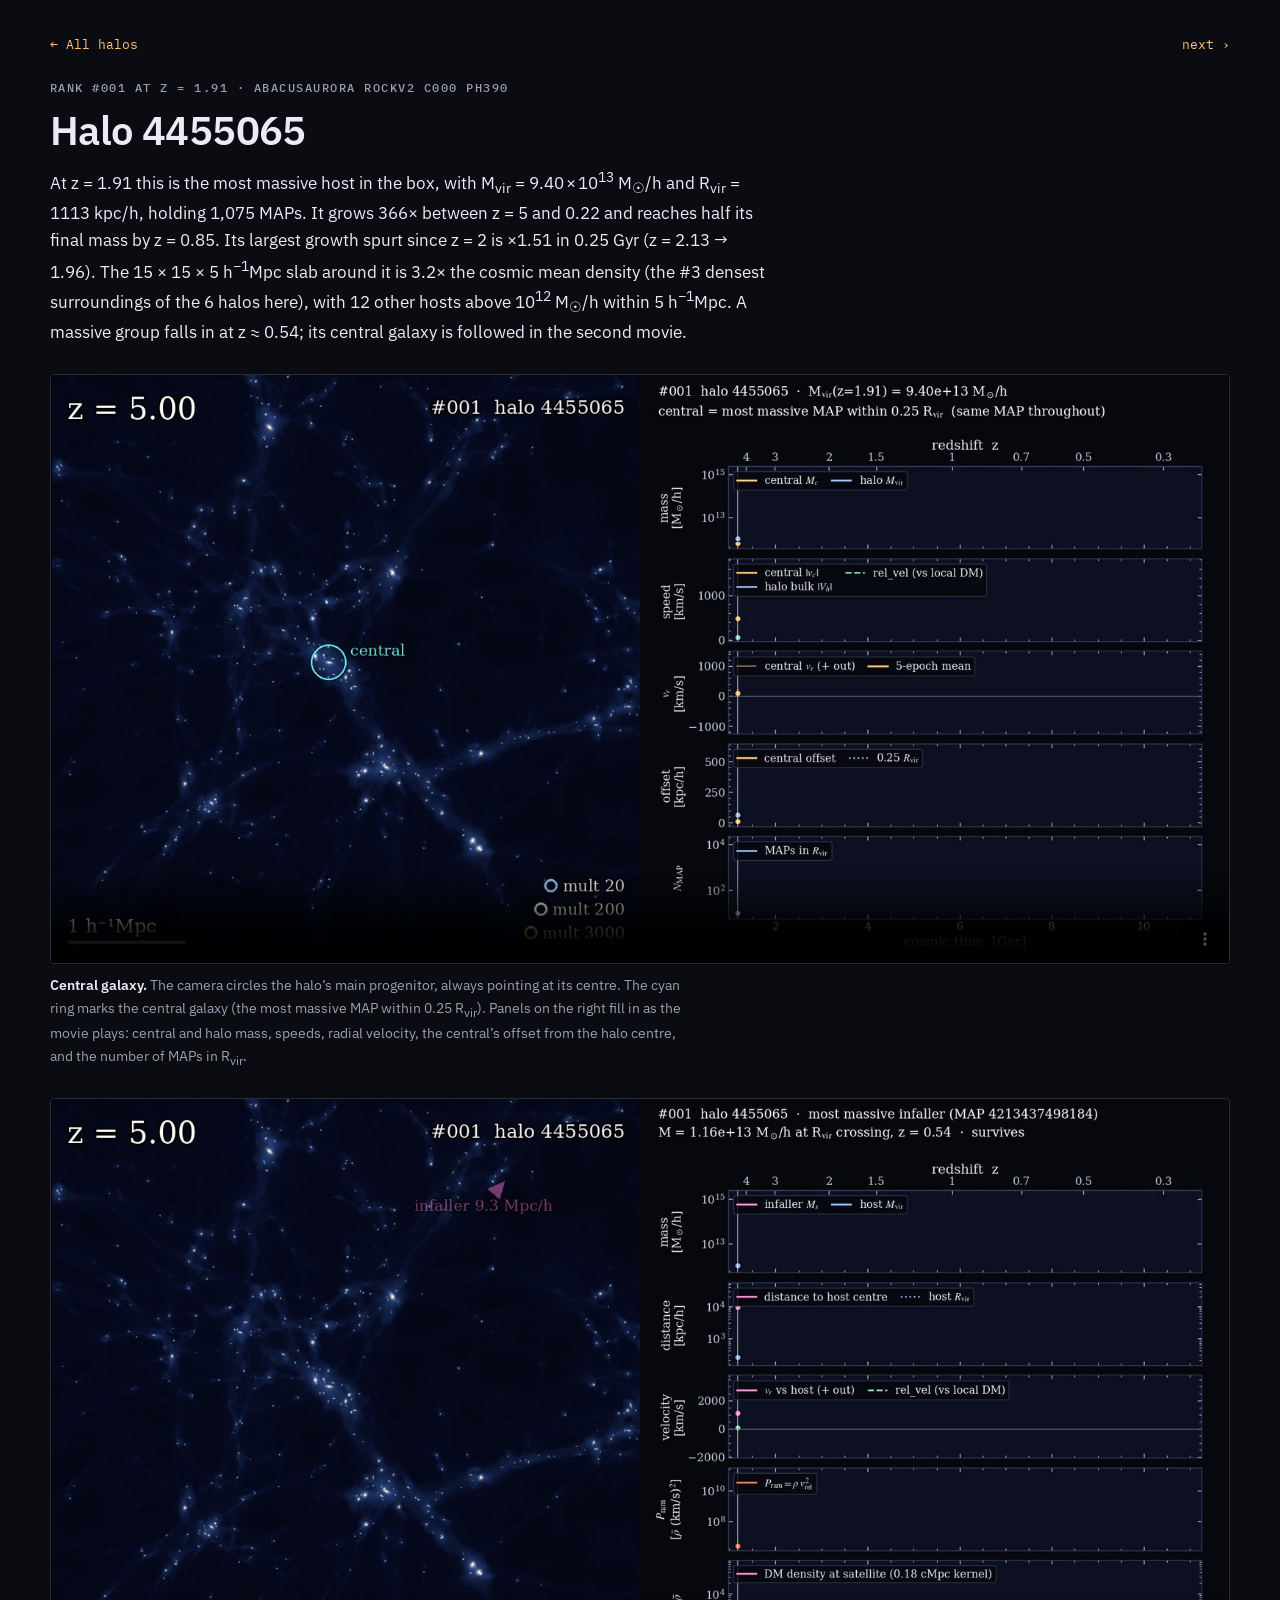
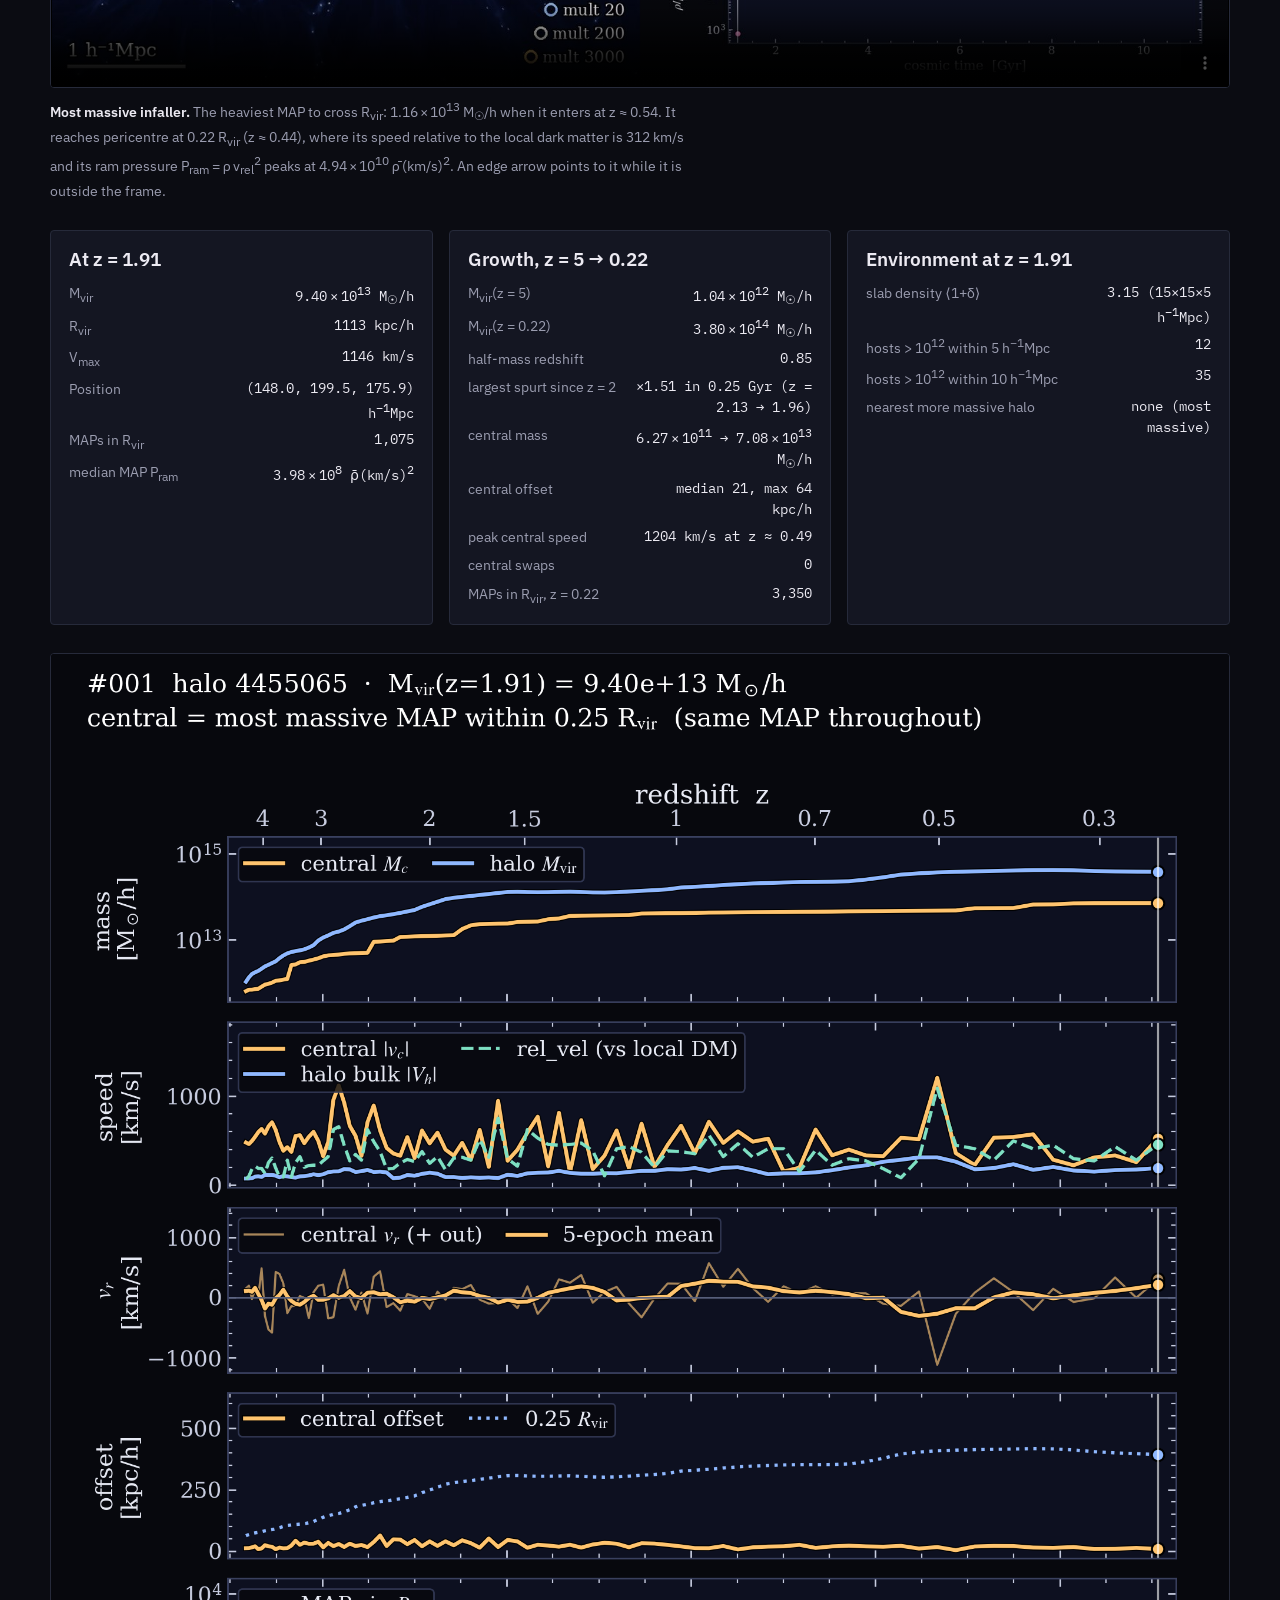
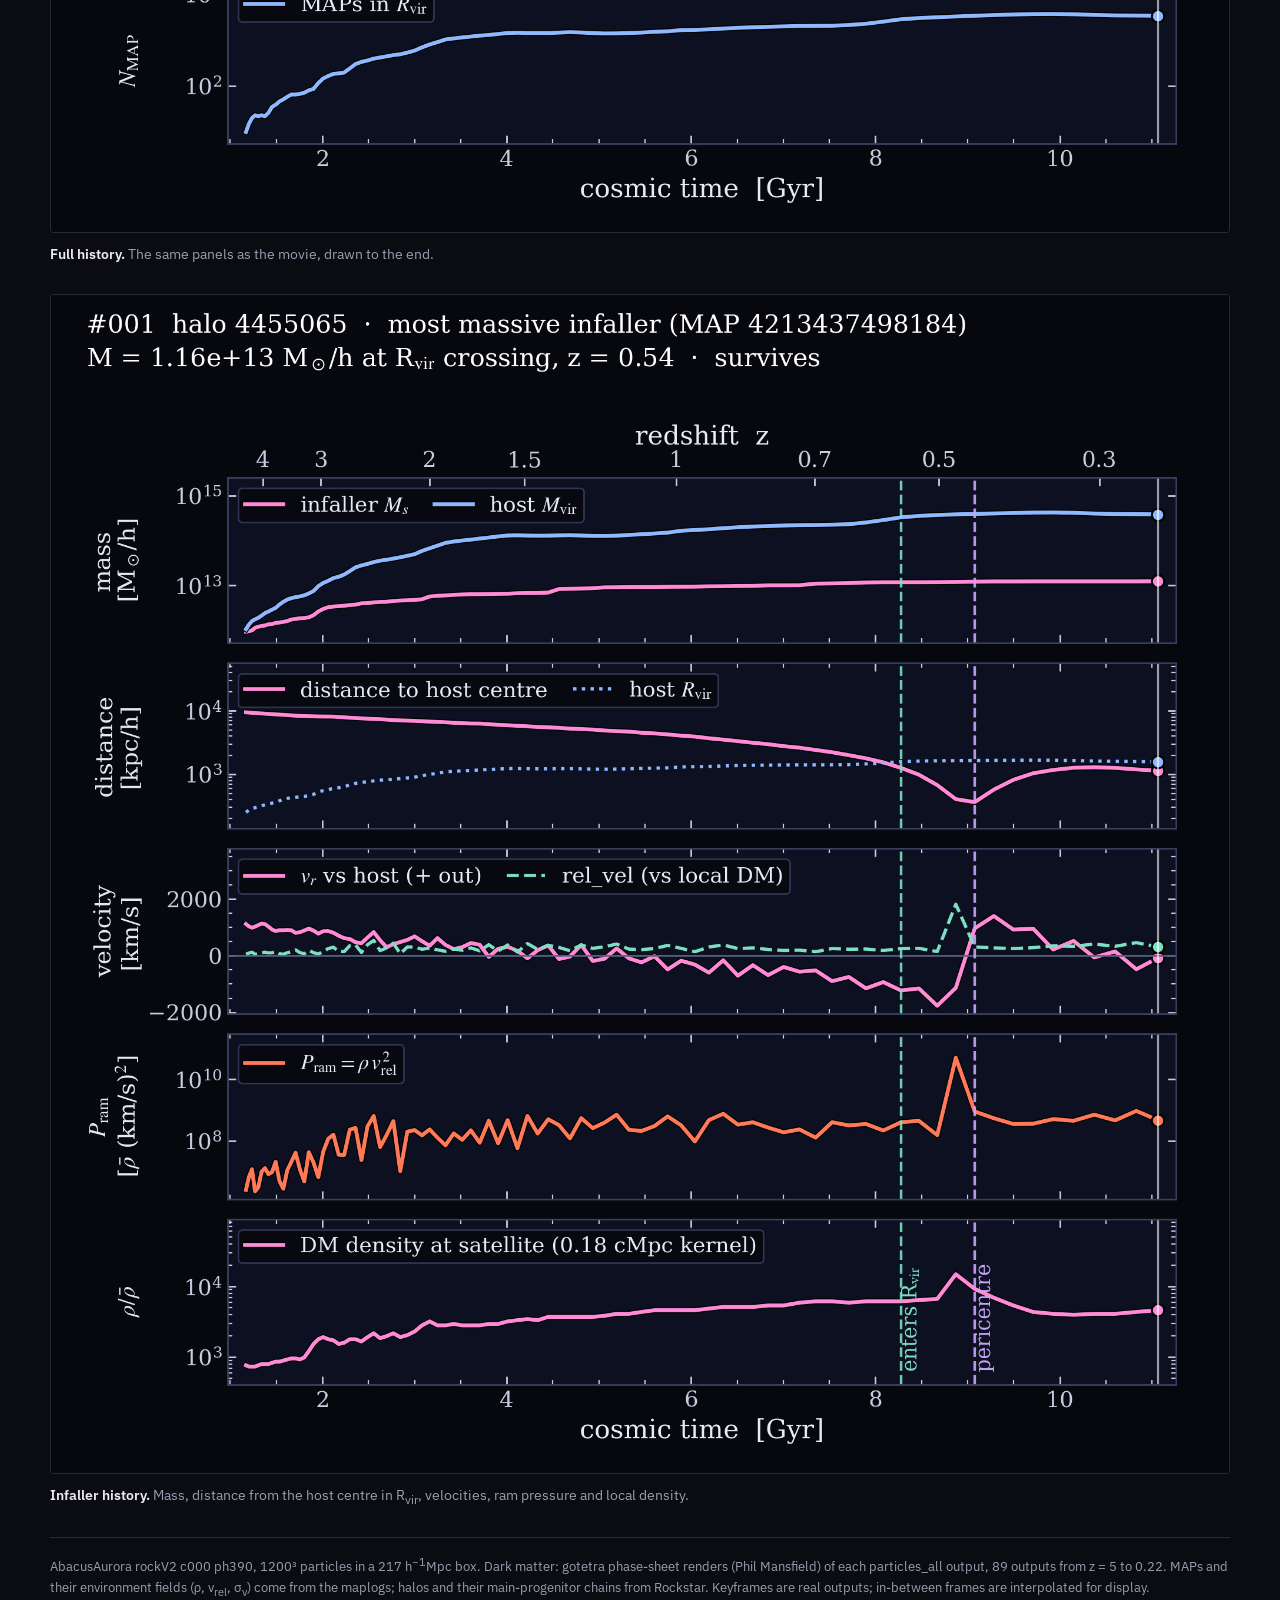
==== halos/r001_h4455065.html @ 6fbbb61b "Aurora n1200 halo movies" ====
<!doctype html>
<html lang="en">
<head>
<meta charset="utf-8">
<meta name="viewport" content="width=device-width, initial-scale=1, viewport-fit=cover">
<title>Halo 4455065 · Aurora n1200</title>
<meta name="description" content="Orbiting-camera movie of halo 4455065, z = 5 to 0.22">
<link rel="preconnect" href="https://fonts.googleapis.com">
<link rel="preconnect" href="https://fonts.gstatic.com" crossorigin>
<link rel="stylesheet" href="https://fonts.googleapis.com/css2?family=IBM+Plex+Mono:wght@400;500&family=IBM+Plex+Sans:wght@400;600&display=swap">
<link rel="stylesheet" href="../style.css">
</head>
<body>
<div class="wrap">

<nav class="top"><a href="../index.html">&larr; All halos</a><span><a href="r002_h379500.html">next &rsaquo;</a></span></nav>
<header><div class="eyebrow">Rank #001 at z = 1.91 &middot; AbacusAurora rockV2 c000 ph390</div><h1>Halo 4455065</h1><p class="lede">At z = 1.91 this is the most massive host in the box, with M<sub>vir</sub> = 9.40&thinsp;&times;&thinsp;10<sup>13</sup> M<sub>&#9737;</sub>/h and R<sub>vir</sub> = 1113 kpc/h, holding 1,075 MAPs. It grows 366&times; between z = 5 and 0.22 and reaches half its final mass by z = 0.85. Its largest growth spurt since z = 2 is &times;1.51 in 0.25 Gyr (z = 2.13 &rarr; 1.96). The 15 &times; 15 &times; 5 h<sup>&minus;1</sup>Mpc slab around it is 3.2&times; the cosmic mean density (the #3 densest surroundings of the 6 halos here), with 12 other hosts above 10<sup>12</sup> M<sub>&#9737;</sub>/h within 5 h<sup>&minus;1</sup>Mpc. A massive group falls in at z &asymp; 0.54; its central galaxy is followed in the second movie.</p></header>
<figure><video src="../media/r001_h4455065/central.mp4" poster="../media/r001_h4455065/central_poster.jpg" controls muted loop playsinline preload="metadata" aria-label="Central galaxy of halo 4455065, z = 5 to 0.22"></video><figcaption><b>Central galaxy.</b> The camera circles the halo&rsquo;s main progenitor, always pointing at its centre. The cyan ring marks the central galaxy (the most massive MAP within 0.25 R<sub>vir</sub>). Panels on the right fill in as the movie plays: central and halo mass, speeds, radial velocity, the central&rsquo;s offset from the halo centre, and the number of MAPs in R<sub>vir</sub>.</figcaption></figure>
<figure><video src="../media/r001_h4455065/infaller.mp4" poster="../media/r001_h4455065/infaller_poster.jpg" controls muted loop playsinline preload="metadata" aria-label="Most massive infalling galaxy of halo 4455065"></video><figcaption><b>Most massive infaller.</b> The heaviest MAP to cross R<sub>vir</sub>: 1.16&thinsp;&times;&thinsp;10<sup>13</sup> M<sub>&#9737;</sub>/h when it enters at z &asymp; 0.54. It reaches pericentre at 0.22 R<sub>vir</sub> (z &asymp; 0.44), where its speed relative to the local dark matter is 312 km/s and its ram pressure P<sub>ram</sub> = &rho;&thinsp;v<sub>rel</sub><sup>2</sup> peaks at 4.94&thinsp;&times;&thinsp;10<sup>10</sup> &rho;&#772;&thinsp;(km/s)<sup>2</sup>. An edge arrow points to it while it is outside the frame.</figcaption></figure>
<div class="facts">
<section><h2>At z = 1.91</h2><dl><dt>M<sub>vir</sub></dt><dd>9.40&thinsp;&times;&thinsp;10<sup>13</sup> M<sub>&#9737;</sub>/h</dd><dt>R<sub>vir</sub></dt><dd>1113 kpc/h</dd><dt>V<sub>max</sub></dt><dd>1146 km/s</dd><dt>Position</dt><dd>(148.0, 199.5, 175.9) h<sup>&minus;1</sup>Mpc</dd><dt>MAPs in R<sub>vir</sub></dt><dd>1,075</dd><dt>median MAP P<sub>ram</sub></dt><dd>3.98&thinsp;&times;&thinsp;10<sup>8</sup> &rho;&#772;(km/s)<sup>2</sup></dd></dl></section>
<section><h2>Growth, z = 5 &rarr; 0.22</h2><dl><dt>M<sub>vir</sub>(z = 5)</dt><dd>1.04&thinsp;&times;&thinsp;10<sup>12</sup> M<sub>&#9737;</sub>/h</dd><dt>M<sub>vir</sub>(z = 0.22)</dt><dd>3.80&thinsp;&times;&thinsp;10<sup>14</sup> M<sub>&#9737;</sub>/h</dd><dt>half-mass redshift</dt><dd>0.85</dd><dt>largest spurt since z = 2</dt><dd>&times;1.51 in 0.25 Gyr (z = 2.13 &rarr; 1.96)</dd><dt>central mass</dt><dd>6.27&thinsp;&times;&thinsp;10<sup>11</sup> &rarr; 7.08&thinsp;&times;&thinsp;10<sup>13</sup> M<sub>&#9737;</sub>/h</dd><dt>central offset</dt><dd>median 21, max 64 kpc/h</dd><dt>peak central speed</dt><dd>1204 km/s at z &asymp; 0.49</dd><dt>central swaps</dt><dd>0</dd><dt>MAPs in R<sub>vir</sub>, z = 0.22</dt><dd>3,350</dd></dl></section>
<section><h2>Environment at z = 1.91</h2><dl><dt>slab density &lang;1+&delta;&rang;</dt><dd>3.15 (15&times;15&times;5 h<sup>&minus;1</sup>Mpc)</dd><dt>hosts &gt; 10<sup>12</sup> within 5 h<sup>&minus;1</sup>Mpc</dt><dd>12</dd><dt>hosts &gt; 10<sup>12</sup> within 10 h<sup>&minus;1</sup>Mpc</dt><dd>35</dd><dt>nearest more massive halo</dt><dd>none (most massive)</dd></dl></section>
</div>
<figure class="plot"><img src="../media/r001_h4455065/central_history.png" loading="lazy" alt="Full history of the central galaxy and halo 4455065 from z = 5 to 0.22"><figcaption><b>Full history.</b> The same panels as the movie, drawn to the end.</figcaption></figure>
<figure class="plot"><img src="../media/r001_h4455065/infaller_history.png" loading="lazy" alt="Full history of the most massive infaller in halo 4455065"><figcaption><b>Infaller history.</b> Mass, distance from the host centre in R<sub>vir</sub>, velocities, ram pressure and local density.</figcaption></figure>
<footer><p>AbacusAurora rockV2 c000 ph390, 1200&sup3; particles in a 217 h<sup>&minus;1</sup>Mpc box. Dark matter: gotetra
phase-sheet renders (Phil Mansfield) of each particles_all output, 89 outputs from z = 5 to 0.22. MAPs and
their environment fields (&rho;, v<sub>rel</sub>, &sigma;<sub>v</sub>) come from the maplogs; halos and their
main-progenitor chains from Rockstar. Keyframes are real outputs; in-between frames are interpolated for
display.</p></footer>
</div>
</body>
</html>
---- style.css ----
/* Layout: dark specimen plates; a thumbnail grid, then one long page per halo.
   Single dark look by choice: the movies are dark frames. */
:root {
  color-scheme: dark;
  --bg: #0b0c12; --raise: #141622; --line: #262a3a;
  --fg: #eceaf2; --mute: #9b9db0; --accent: #ffc46e; --cool: #96beff;
  --sans: "IBM Plex Sans", system-ui, -apple-system, "Segoe UI", sans-serif;
  --mono: "IBM Plex Mono", ui-monospace, "SFMono-Regular", Menlo, monospace;
}
* { box-sizing: border-box; }
html { background: var(--bg); }
body { background: var(--bg); color: var(--fg); margin: 0; font: 16px/1.6 var(--sans);
  padding-left: max(16px, env(safe-area-inset-left, 0px));
  padding-right: max(16px, env(safe-area-inset-right, 0px)); }
a { color: var(--accent); text-underline-offset: 3px; }
a:focus-visible, video:focus-visible { outline: 2px solid var(--accent); outline-offset: 3px; }
.wrap { max-width: 1180px; margin: 0 auto; padding-block: 36px 48px; display: grid; gap: 28px; }
.eyebrow { font: 500 11.5px/1 var(--mono); letter-spacing: .13em; text-transform: uppercase; color: var(--mute); }
h1 { font: 600 clamp(26px, 4vw, 40px)/1.12 var(--sans); letter-spacing: -.015em; margin: 0; text-wrap: balance; }
h2 { font: 600 19px/1.3 var(--sans); margin: 0; text-wrap: balance; }
p { margin: 0; max-width: 72ch; color: var(--mute); }
p.lede { color: var(--fg); font-size: 17px; }
header { display: grid; gap: 14px; }

/* index grid */
.grid { display: grid; grid-template-columns: repeat(auto-fill, minmax(min(100%, 300px), 1fr)); gap: 20px; }
.card { display: grid; gap: 10px; color: inherit; text-decoration: none; }
.card img { width: 100%; max-width: 100%; aspect-ratio: 1; object-fit: cover; border-radius: 4px;
  border: 1px solid var(--line); background: #000; transition: border-color .15s, transform .15s; }
.card:hover img, .card:focus-visible img { border-color: var(--accent); transform: translateY(-2px); }
.card .t { display: flex; justify-content: space-between; gap: 10px; align-items: baseline; }
.card .rk { font: 500 13px/1 var(--mono); color: var(--accent); }
.card .id { font: 600 16px/1.2 var(--sans); }
.card .kv { font: 13px/1.4 var(--mono); color: var(--mute); font-variant-numeric: tabular-nums; }
.tag { font: 500 10.5px/1 var(--mono); letter-spacing: .08em; text-transform: uppercase;
  color: var(--bg); background: var(--cool); border-radius: 2px; padding: 3px 5px; }

/* halo page */
nav.top { display: flex; justify-content: space-between; gap: 12px; flex-wrap: wrap;
  font: 13px/1.4 var(--mono); }
nav.top a { text-decoration: none; }
figure { margin: 0; display: grid; gap: 10px; min-width: 0; }
video { display: block; width: 100%; max-width: 100%; aspect-ratio: 2 / 1; background: #000;
  border-radius: 4px; border: 1px solid var(--line); }
figcaption { font-size: 14px; color: var(--mute); max-width: 80ch; }
figcaption b { color: var(--fg); font-weight: 600; }
.facts { display: grid; grid-template-columns: repeat(auto-fit, minmax(min(100%, 320px), 1fr)); gap: 16px; }
.facts section { background: var(--raise); border: 1px solid var(--line); border-radius: 4px;
  padding: 16px 18px; display: grid; gap: 10px; align-content: start; min-width: 0; }
dl { margin: 0; display: grid; grid-template-columns: auto 1fr; gap: 6px 16px; }
dt { color: var(--mute); font-size: 14px; }
dd { margin: 0; font: 14px/1.5 var(--mono); font-variant-numeric: tabular-nums; text-align: right; }
.plot img { width: 100%; max-width: 100%; border-radius: 4px; border: 1px solid var(--line); background: #000; }
footer { border-top: 1px solid var(--line); padding-top: 16px; font-size: 13px; color: var(--mute); }
footer p { max-width: none; }
@media (prefers-reduced-motion: reduce) { .card img { transition: none; } }
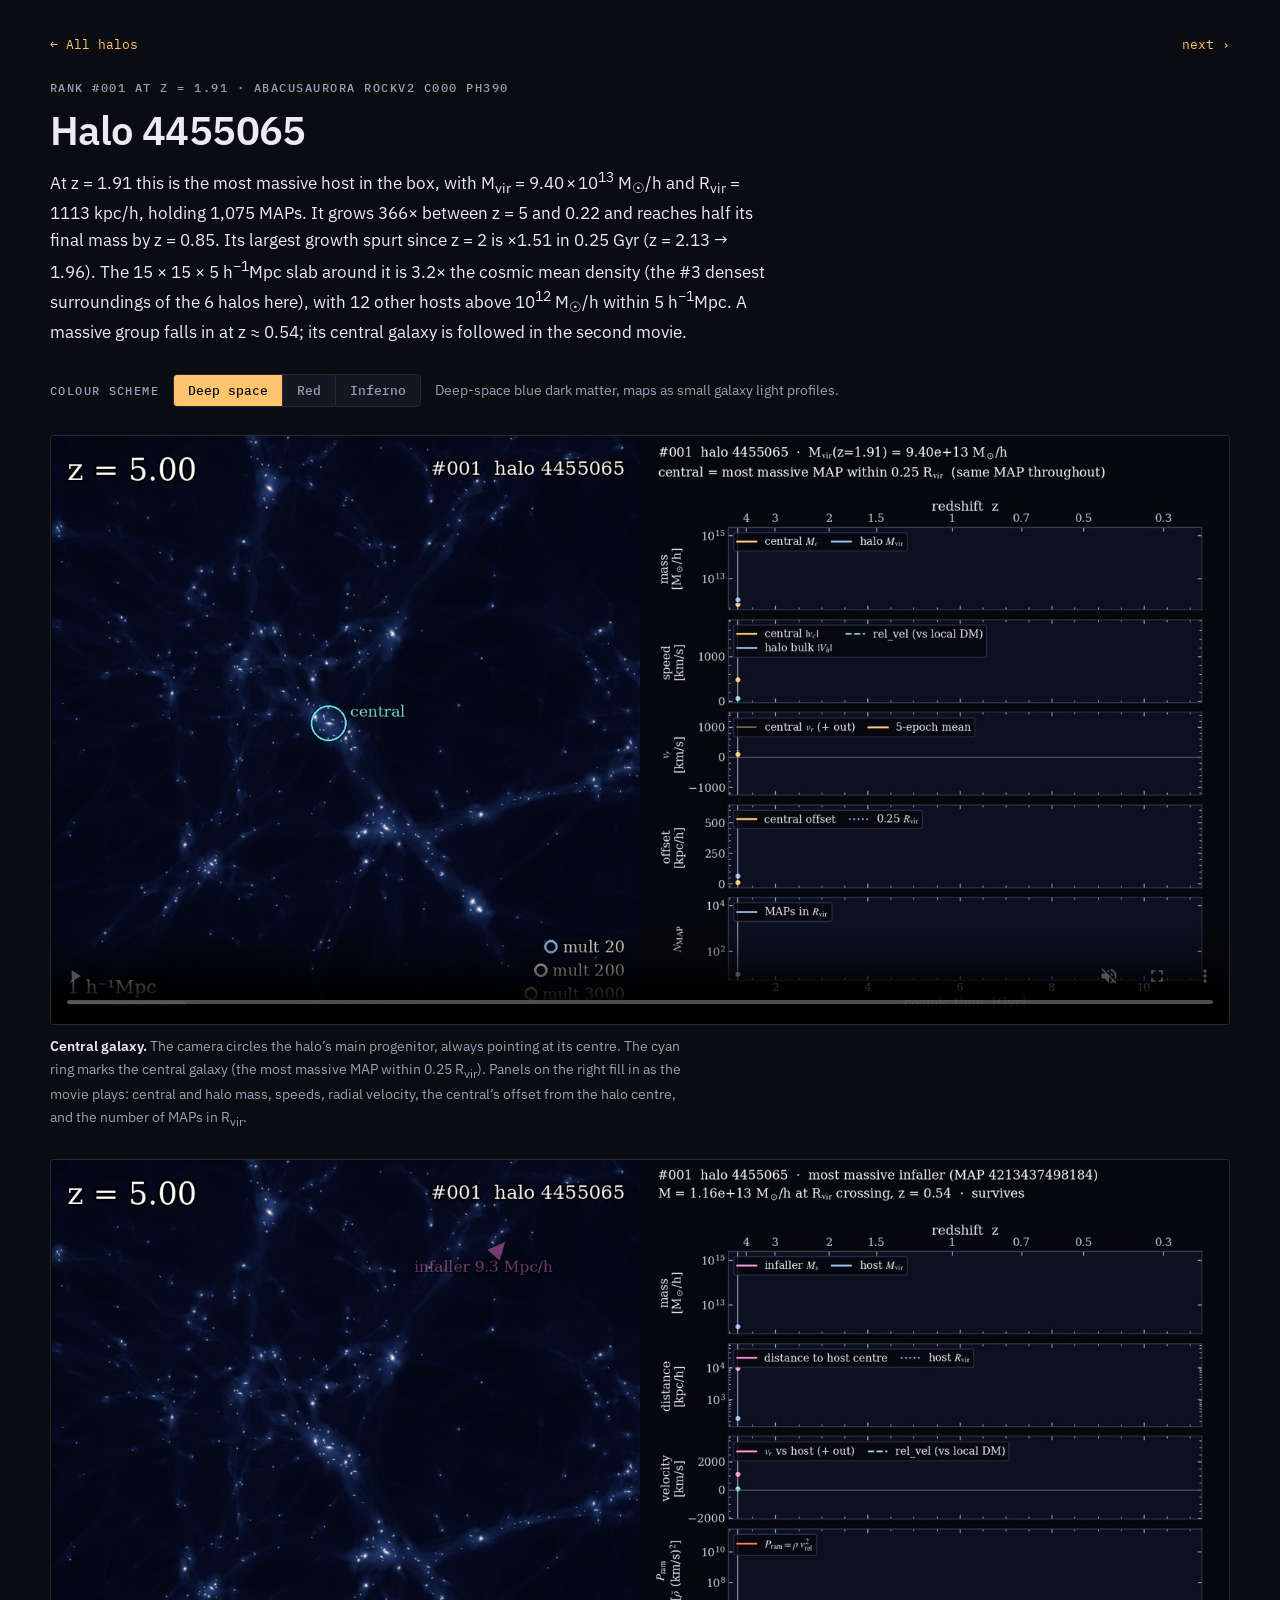
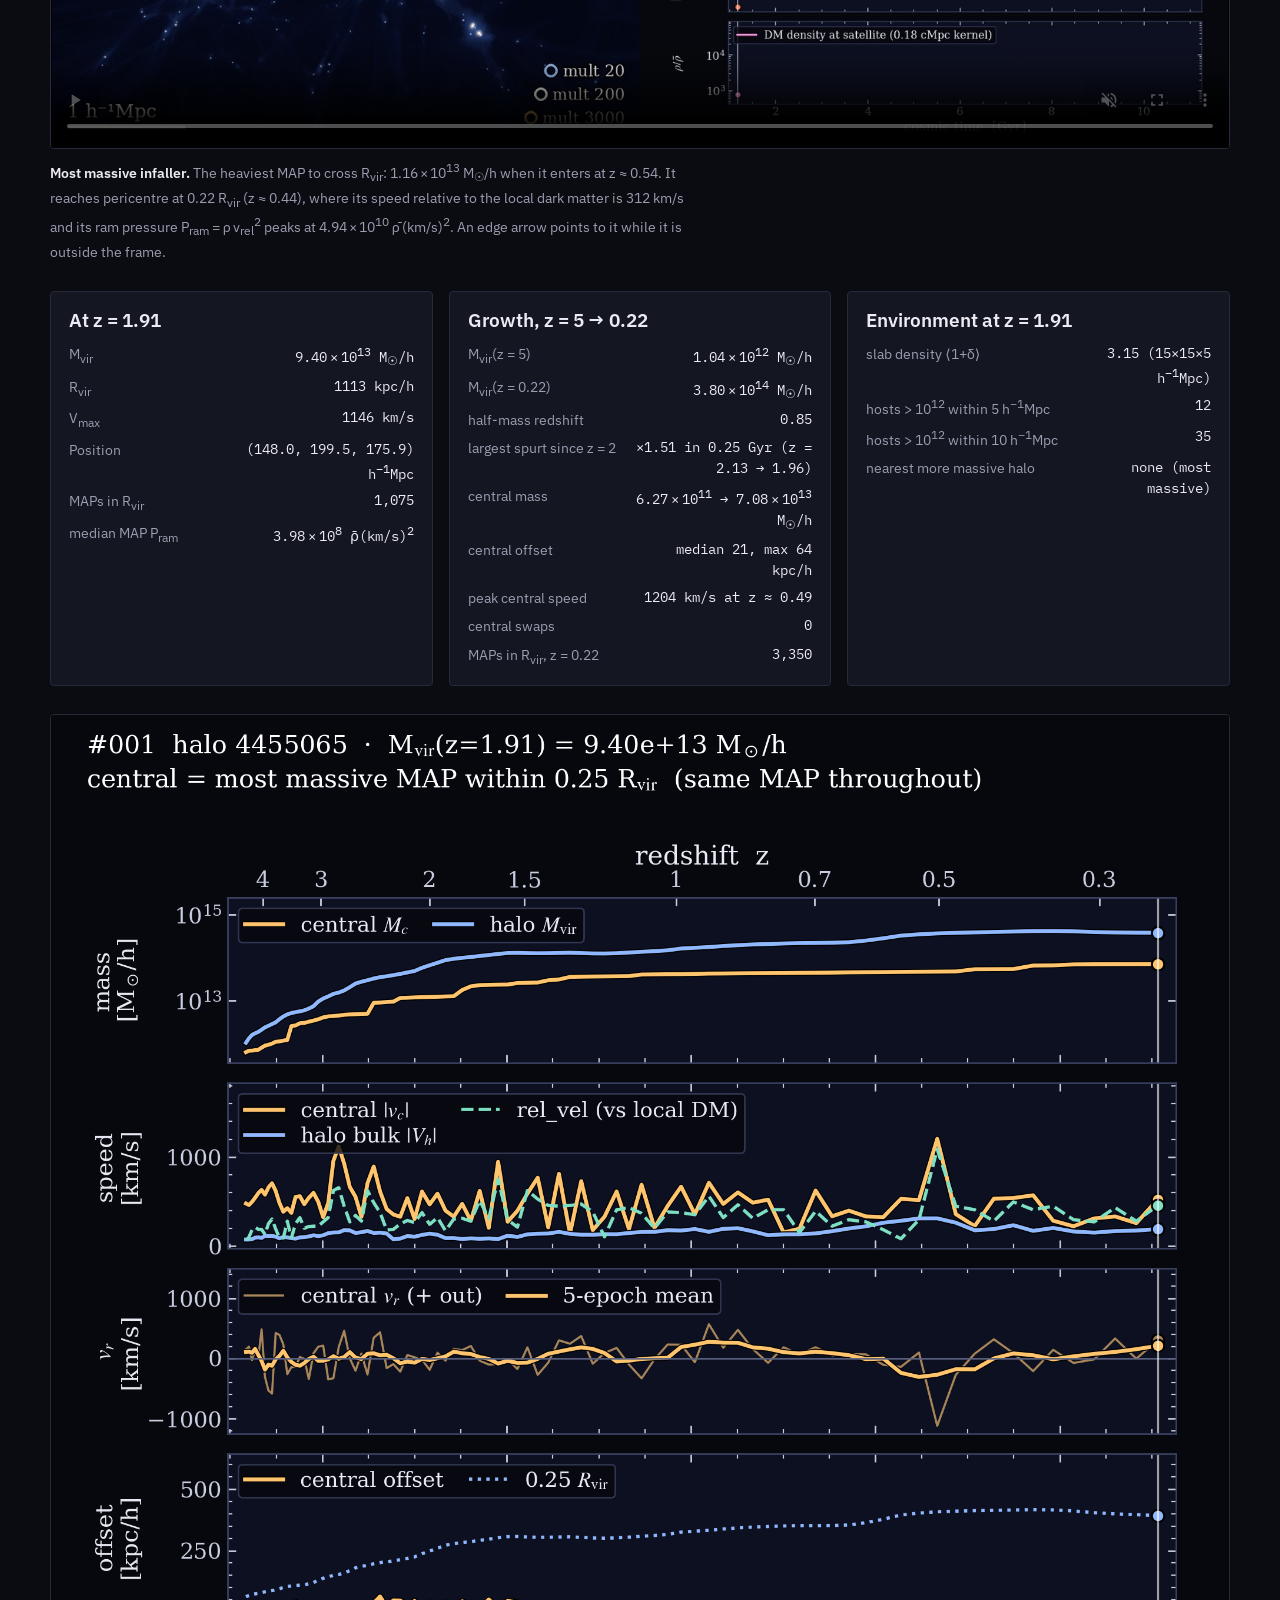
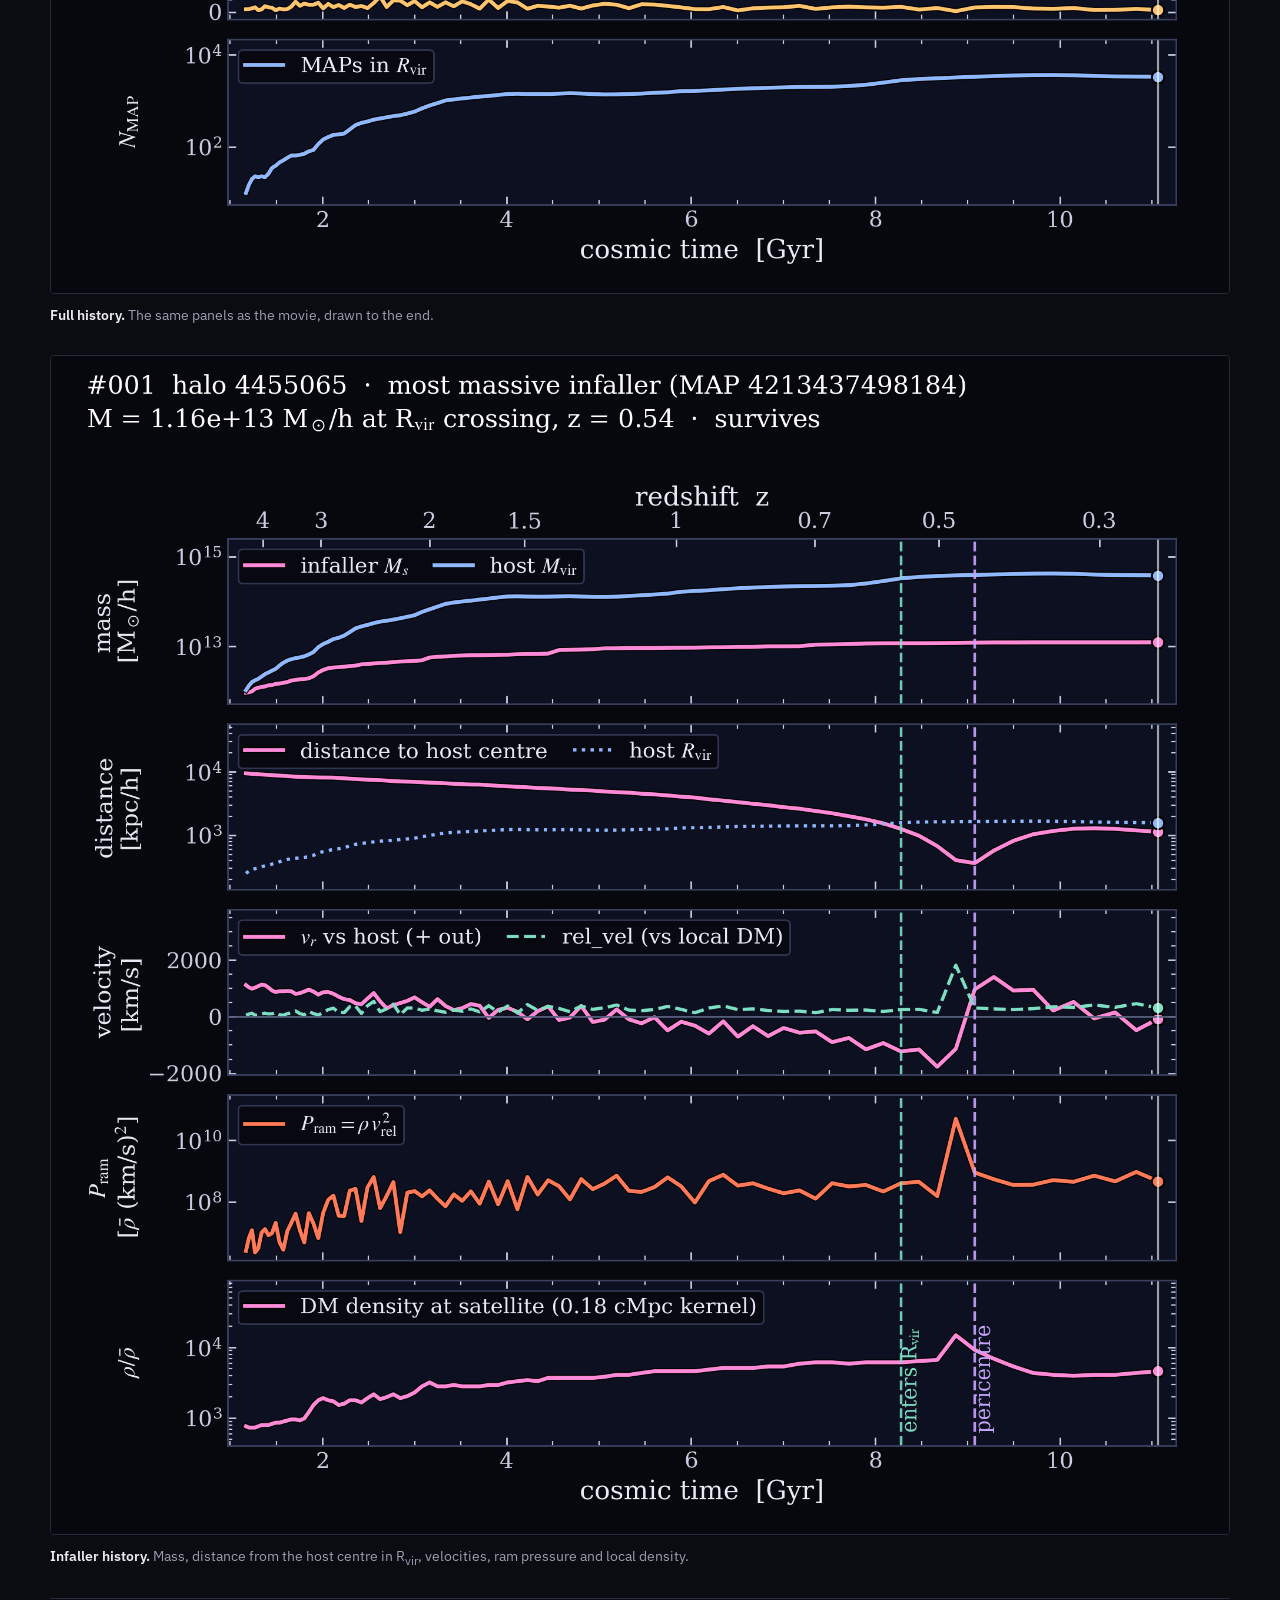
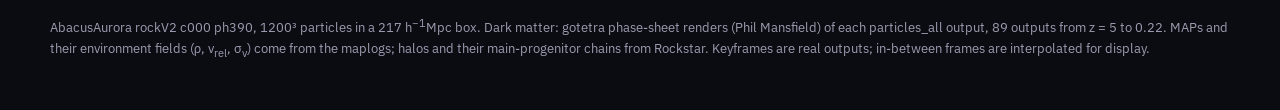
==== commit cd8ab1fe: "Add red and inferno colour versions with a switcher" ====
--- a/halos/r001_h4455065.html
+++ b/halos/r001_h4455065.html
@@ -15,8 +15,9 @@
 
 <nav class="top"><a href="../index.html">&larr; All halos</a><span><a href="r002_h379500.html">next &rsaquo;</a></span></nav>
 <header><div class="eyebrow">Rank #001 at z = 1.91 &middot; AbacusAurora rockV2 c000 ph390</div><h1>Halo 4455065</h1><p class="lede">At z = 1.91 this is the most massive host in the box, with M<sub>vir</sub> = 9.40&thinsp;&times;&thinsp;10<sup>13</sup> M<sub>&#9737;</sub>/h and R<sub>vir</sub> = 1113 kpc/h, holding 1,075 MAPs. It grows 366&times; between z = 5 and 0.22 and reaches half its final mass by z = 0.85. Its largest growth spurt since z = 2 is &times;1.51 in 0.25 Gyr (z = 2.13 &rarr; 1.96). The 15 &times; 15 &times; 5 h<sup>&minus;1</sup>Mpc slab around it is 3.2&times; the cosmic mean density (the #3 densest surroundings of the 6 halos here), with 12 other hosts above 10<sup>12</sup> M<sub>&#9737;</sub>/h within 5 h<sup>&minus;1</sup>Mpc. A massive group falls in at z &asymp; 0.54; its central galaxy is followed in the second movie.</p></header>
-<figure><video src="../media/r001_h4455065/central.mp4" poster="../media/r001_h4455065/central_poster.jpg" controls muted loop playsinline preload="metadata" aria-label="Central galaxy of halo 4455065, z = 5 to 0.22"></video><figcaption><b>Central galaxy.</b> The camera circles the halo&rsquo;s main progenitor, always pointing at its centre. The cyan ring marks the central galaxy (the most massive MAP within 0.25 R<sub>vir</sub>). Panels on the right fill in as the movie plays: central and halo mass, speeds, radial velocity, the central&rsquo;s offset from the halo centre, and the number of MAPs in R<sub>vir</sub>.</figcaption></figure>
-<figure><video src="../media/r001_h4455065/infaller.mp4" poster="../media/r001_h4455065/infaller_poster.jpg" controls muted loop playsinline preload="metadata" aria-label="Most massive infalling galaxy of halo 4455065"></video><figcaption><b>Most massive infaller.</b> The heaviest MAP to cross R<sub>vir</sub>: 1.16&thinsp;&times;&thinsp;10<sup>13</sup> M<sub>&#9737;</sub>/h when it enters at z &asymp; 0.54. It reaches pericentre at 0.22 R<sub>vir</sub> (z &asymp; 0.44), where its speed relative to the local dark matter is 312 km/s and its ram pressure P<sub>ram</sub> = &rho;&thinsp;v<sub>rel</sub><sup>2</sup> peaks at 4.94&thinsp;&times;&thinsp;10<sup>10</sup> &rho;&#772;&thinsp;(km/s)<sup>2</sup>. An edge arrow points to it while it is outside the frame.</figcaption></figure>
+<div class="switch"><span class="lab" id="cs-lab">Colour scheme</span><div class="seg" role="group" aria-labelledby="cs-lab"><button type="button" data-v="deepspace" data-suf="" data-how="deep-space blue dark matter, MAPs as small galaxy light profiles" aria-pressed="true">Deep space</button><button type="button" data-v="red" data-suf="_red" data-how="red dark matter, MAPs as small galaxy light profiles" aria-pressed="false">Red</button><button type="button" data-v="inferno" data-suf="_inferno" data-how="inferno dark matter, MAPs as soft glows" aria-pressed="false">Inferno</button></div><span class="how" id="cs-how">Deep-space blue dark matter, maps as small galaxy light profiles.</span></div>
+<figure><video data-base="../media/r001_h4455065/central" src="../media/r001_h4455065/central.mp4" poster="../media/r001_h4455065/central_poster.jpg" controls muted loop playsinline preload="metadata" aria-label="Central galaxy of halo 4455065, z = 5 to 0.22"></video><figcaption><b>Central galaxy.</b> The camera circles the halo&rsquo;s main progenitor, always pointing at its centre. The cyan ring marks the central galaxy (the most massive MAP within 0.25 R<sub>vir</sub>). Panels on the right fill in as the movie plays: central and halo mass, speeds, radial velocity, the central&rsquo;s offset from the halo centre, and the number of MAPs in R<sub>vir</sub>.</figcaption></figure>
+<figure><video data-base="../media/r001_h4455065/infaller" src="../media/r001_h4455065/infaller.mp4" poster="../media/r001_h4455065/infaller_poster.jpg" controls muted loop playsinline preload="metadata" aria-label="Most massive infalling galaxy of halo 4455065"></video><figcaption><b>Most massive infaller.</b> The heaviest MAP to cross R<sub>vir</sub>: 1.16&thinsp;&times;&thinsp;10<sup>13</sup> M<sub>&#9737;</sub>/h when it enters at z &asymp; 0.54. It reaches pericentre at 0.22 R<sub>vir</sub> (z &asymp; 0.44), where its speed relative to the local dark matter is 312 km/s and its ram pressure P<sub>ram</sub> = &rho;&thinsp;v<sub>rel</sub><sup>2</sup> peaks at 4.94&thinsp;&times;&thinsp;10<sup>10</sup> &rho;&#772;&thinsp;(km/s)<sup>2</sup>. An edge arrow points to it while it is outside the frame.</figcaption></figure>
 <div class="facts">
 <section><h2>At z = 1.91</h2><dl><dt>M<sub>vir</sub></dt><dd>9.40&thinsp;&times;&thinsp;10<sup>13</sup> M<sub>&#9737;</sub>/h</dd><dt>R<sub>vir</sub></dt><dd>1113 kpc/h</dd><dt>V<sub>max</sub></dt><dd>1146 km/s</dd><dt>Position</dt><dd>(148.0, 199.5, 175.9) h<sup>&minus;1</sup>Mpc</dd><dt>MAPs in R<sub>vir</sub></dt><dd>1,075</dd><dt>median MAP P<sub>ram</sub></dt><dd>3.98&thinsp;&times;&thinsp;10<sup>8</sup> &rho;&#772;(km/s)<sup>2</sup></dd></dl></section>
 <section><h2>Growth, z = 5 &rarr; 0.22</h2><dl><dt>M<sub>vir</sub>(z = 5)</dt><dd>1.04&thinsp;&times;&thinsp;10<sup>12</sup> M<sub>&#9737;</sub>/h</dd><dt>M<sub>vir</sub>(z = 0.22)</dt><dd>3.80&thinsp;&times;&thinsp;10<sup>14</sup> M<sub>&#9737;</sub>/h</dd><dt>half-mass redshift</dt><dd>0.85</dd><dt>largest spurt since z = 2</dt><dd>&times;1.51 in 0.25 Gyr (z = 2.13 &rarr; 1.96)</dd><dt>central mass</dt><dd>6.27&thinsp;&times;&thinsp;10<sup>11</sup> &rarr; 7.08&thinsp;&times;&thinsp;10<sup>13</sup> M<sub>&#9737;</sub>/h</dd><dt>central offset</dt><dd>median 21, max 64 kpc/h</dd><dt>peak central speed</dt><dd>1204 km/s at z &asymp; 0.49</dd><dt>central swaps</dt><dd>0</dd><dt>MAPs in R<sub>vir</sub>, z = 0.22</dt><dd>3,350</dd></dl></section>
@@ -24,6 +25,36 @@
 </div>
 <figure class="plot"><img src="../media/r001_h4455065/central_history.png" loading="lazy" alt="Full history of the central galaxy and halo 4455065 from z = 5 to 0.22"><figcaption><b>Full history.</b> The same panels as the movie, drawn to the end.</figcaption></figure>
 <figure class="plot"><img src="../media/r001_h4455065/infaller_history.png" loading="lazy" alt="Full history of the most massive infaller in halo 4455065"><figcaption><b>Infaller history.</b> Mass, distance from the host centre in R<sub>vir</sub>, velocities, ram pressure and local density.</figcaption></figure>
+<script>
+(function () {
+  var KEY = 'aurora-halo-colour';
+  var btns = Array.prototype.slice.call(document.querySelectorAll('.seg button'));
+  var vids = Array.prototype.slice.call(document.querySelectorAll('video[data-base]'));
+  var how = document.getElementById('cs-how');
+  function apply(b, remember) {
+    if (b.getAttribute('aria-pressed') === 'true' && !remember) { return; }
+    btns.forEach(function (x) { x.setAttribute('aria-pressed', String(x === b)); });
+    var h = b.dataset.how; how.textContent = h.charAt(0).toUpperCase() + h.slice(1) + '.';
+    vids.forEach(function (v) {
+      var src = v.dataset.base + b.dataset.suf + '.mp4';
+      if (v.getAttribute('src') === src) { return; }
+      var t = v.currentTime, playing = !v.paused;
+      v.poster = v.dataset.base + b.dataset.suf + '_poster.jpg';
+      v.src = src;
+      v.addEventListener('loadedmetadata', function () {
+        try { v.currentTime = Math.min(t, v.duration || t); } catch (e) {}
+        if (playing) { v.play().catch(function () {}); }
+      }, { once: true });
+    });
+    try { localStorage.setItem(KEY, b.dataset.v); } catch (e) {}
+  }
+  btns.forEach(function (b) { b.addEventListener('click', function () { apply(b, false); }); });
+  var saved = null;
+  try { saved = localStorage.getItem(KEY); } catch (e) {}
+  var sb = btns.filter(function (b) { return b.dataset.v === saved; })[0];
+  if (sb && sb !== btns[0]) { apply(sb, true); }
+})();
+</script>
 <footer><p>AbacusAurora rockV2 c000 ph390, 1200&sup3; particles in a 217 h<sup>&minus;1</sup>Mpc box. Dark matter: gotetra
 phase-sheet renders (Phil Mansfield) of each particles_all output, 89 outputs from z = 5 to 0.22. MAPs and
 their environment fields (&rho;, v<sub>rel</sub>, &sigma;<sub>v</sub>) come from the maplogs; halos and their
--- a/style.css
+++ b/style.css
@@ -53,4 +53,13 @@
 .plot img { width: 100%; max-width: 100%; border-radius: 4px; border: 1px solid var(--line); background: #000; }
 footer { border-top: 1px solid var(--line); padding-top: 16px; font-size: 13px; color: var(--mute); }
 footer p { max-width: none; }
+.switch { display: flex; flex-wrap: wrap; gap: 8px 14px; align-items: center; }
+.switch .lab { font: 500 11.5px/1 var(--mono); letter-spacing: .12em; text-transform: uppercase; color: var(--mute); }
+.seg { display: inline-flex; border: 1px solid var(--line); border-radius: 4px; overflow: hidden; }
+.seg button { font: 500 13px/1 var(--mono); color: var(--mute); background: var(--raise); border: 0;
+  padding: 9px 14px; cursor: pointer; }
+.seg button + button { border-left: 1px solid var(--line); }
+.seg button[aria-pressed="true"] { color: var(--bg); background: var(--accent); }
+.seg button:focus-visible { outline: 2px solid var(--accent); outline-offset: -2px; }
+.switch .how { font-size: 13.5px; color: var(--mute); }
 @media (prefers-reduced-motion: reduce) { .card img { transition: none; } }
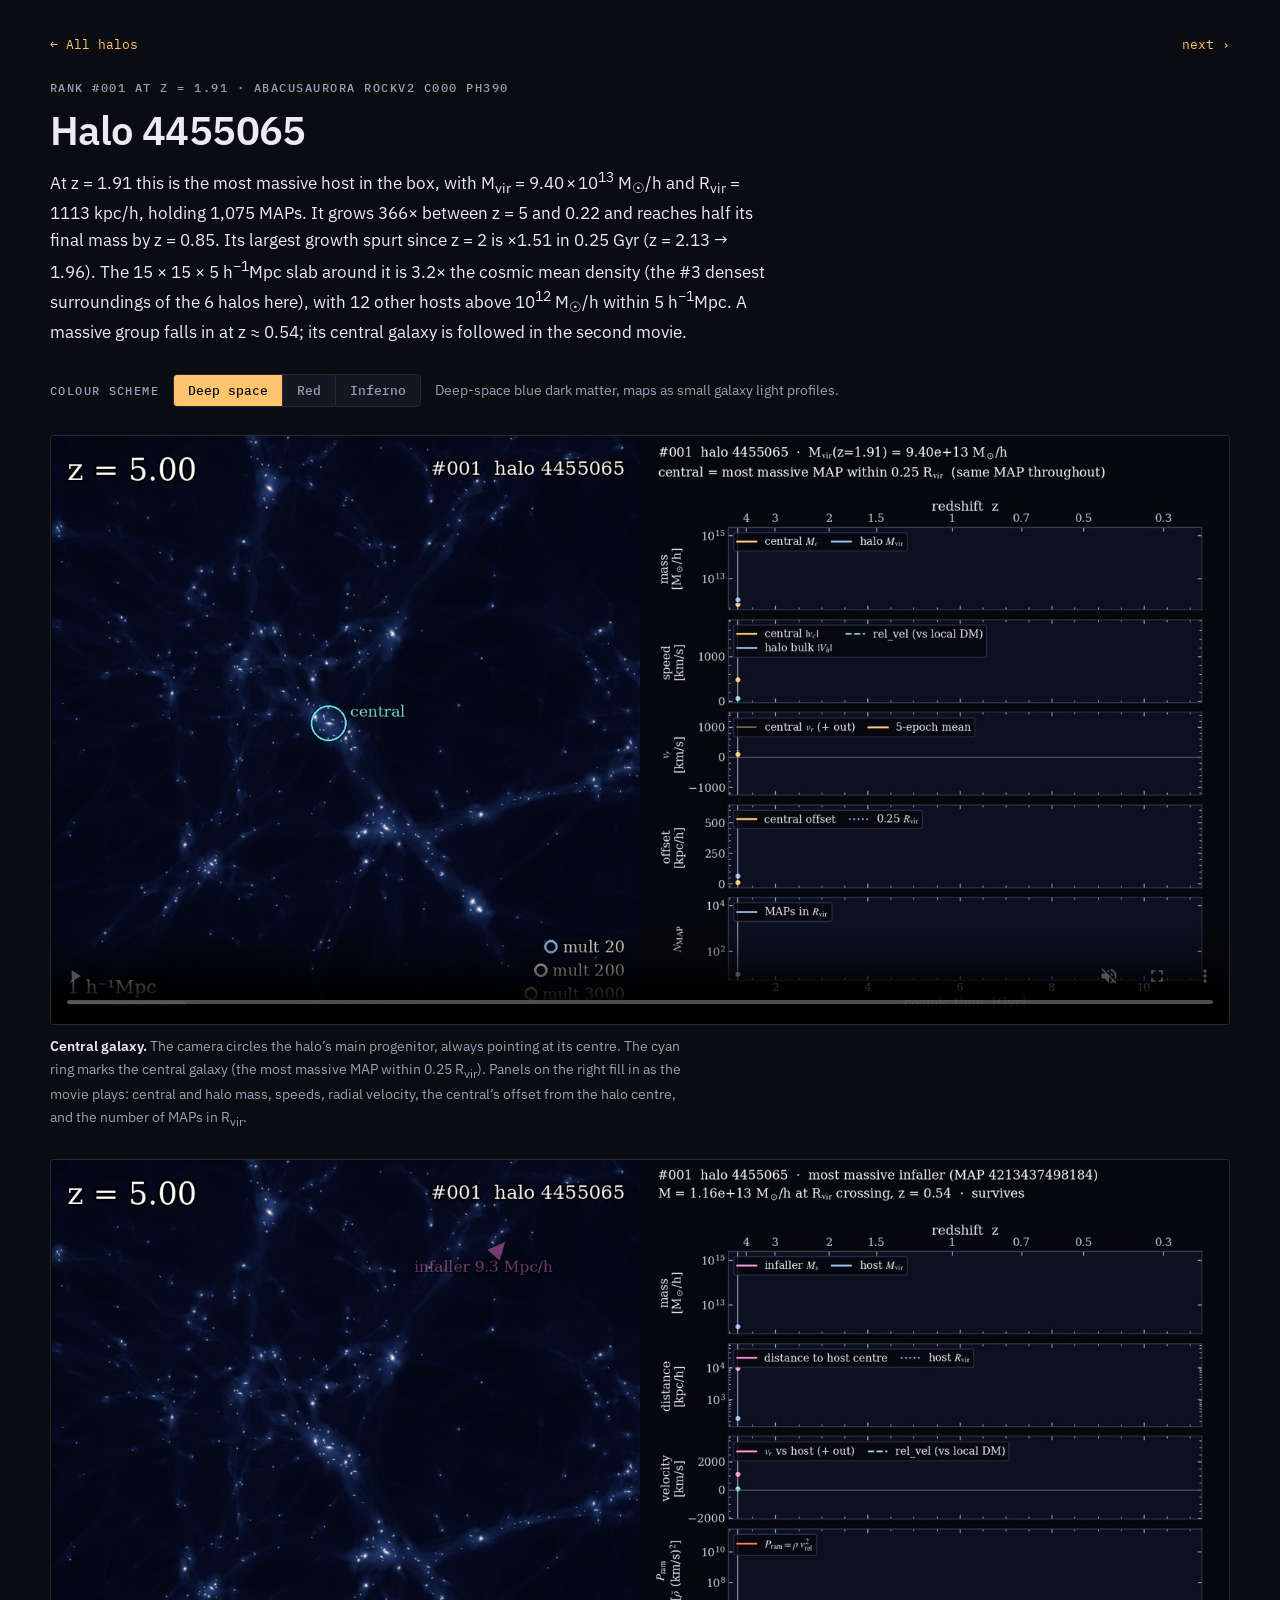
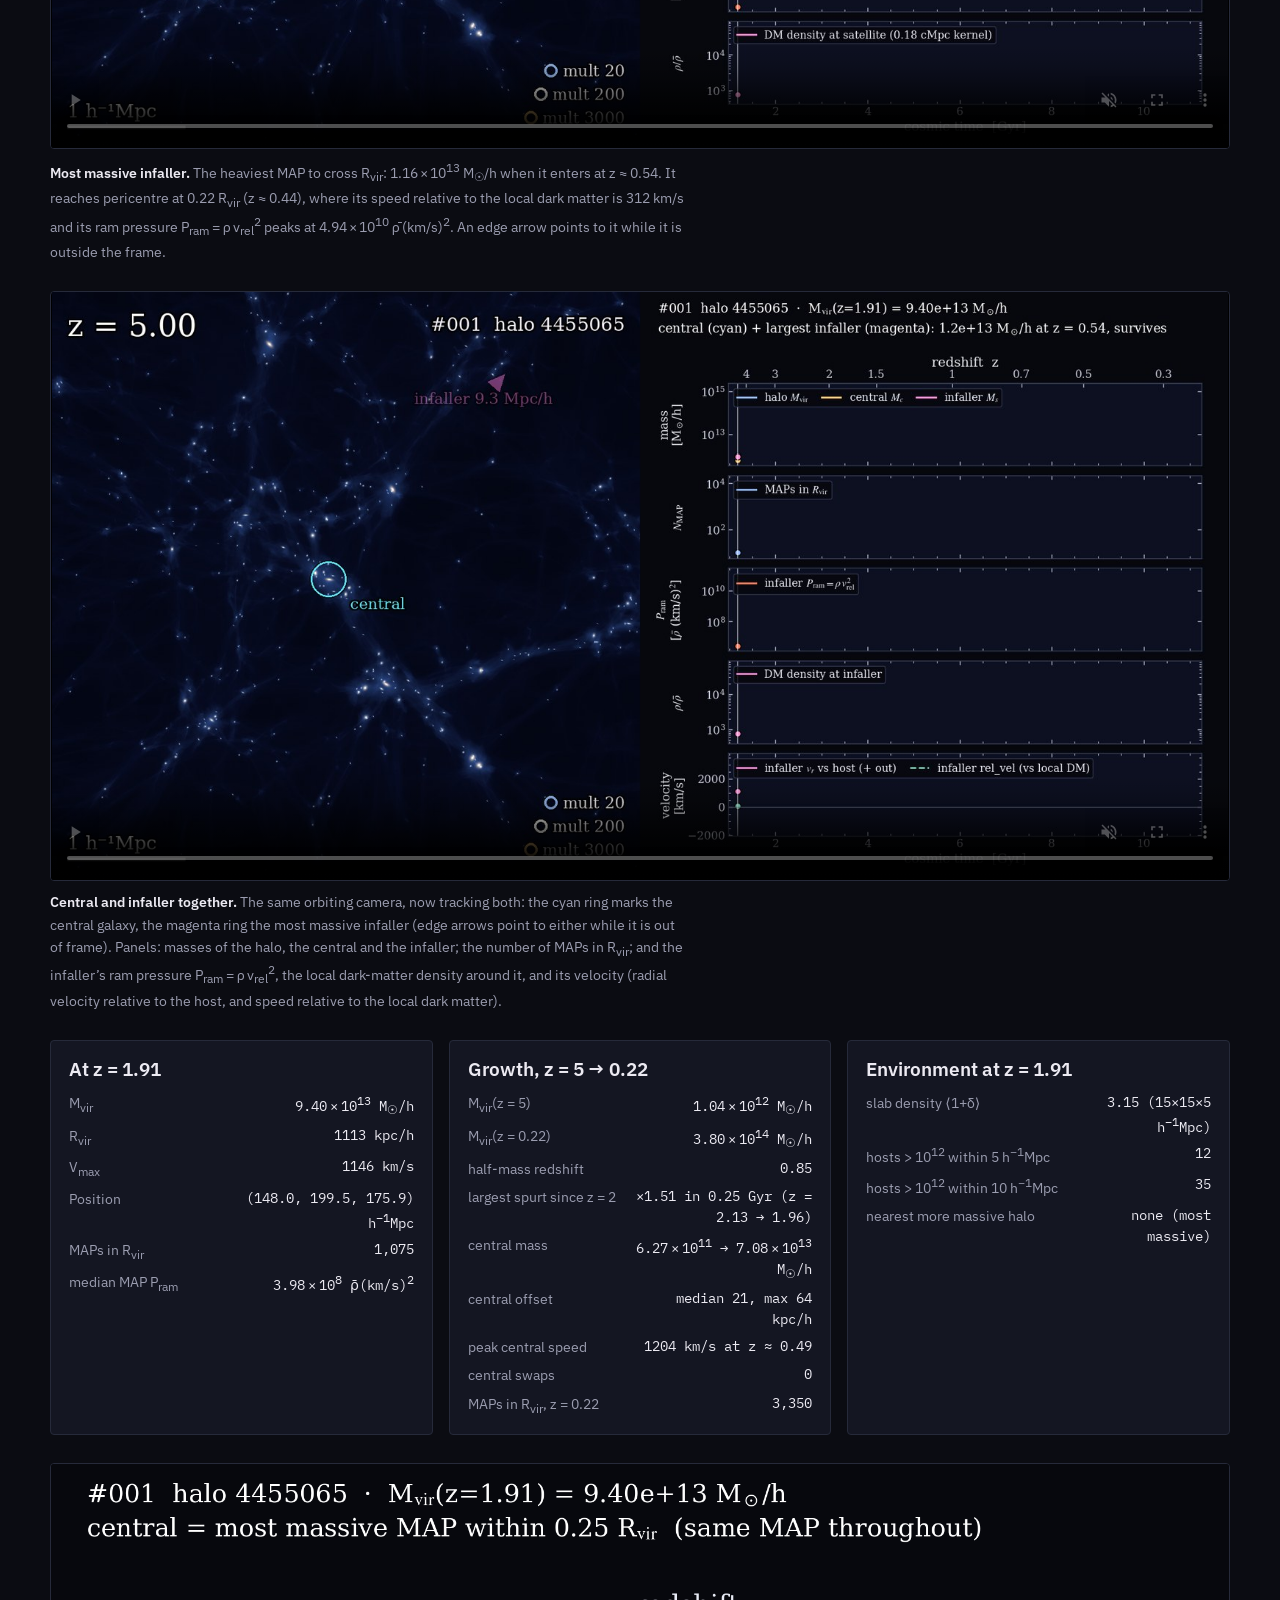
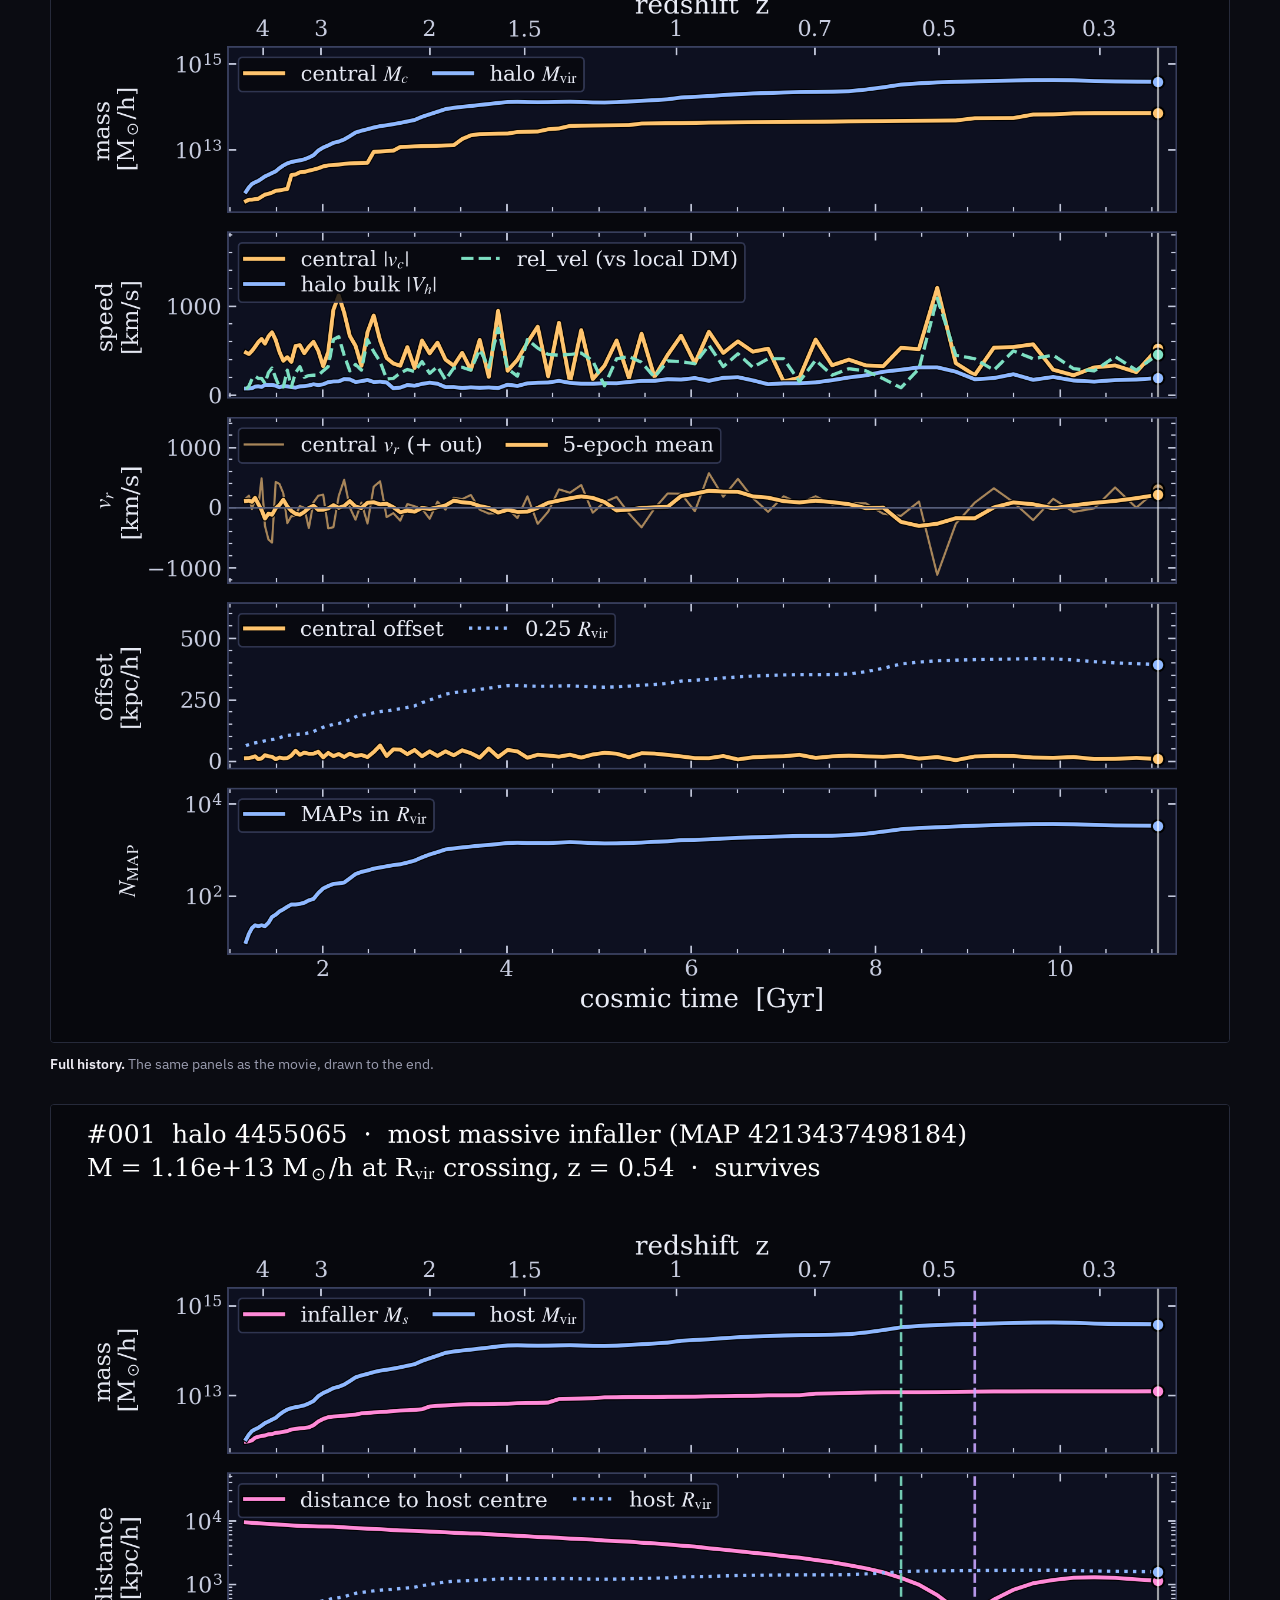
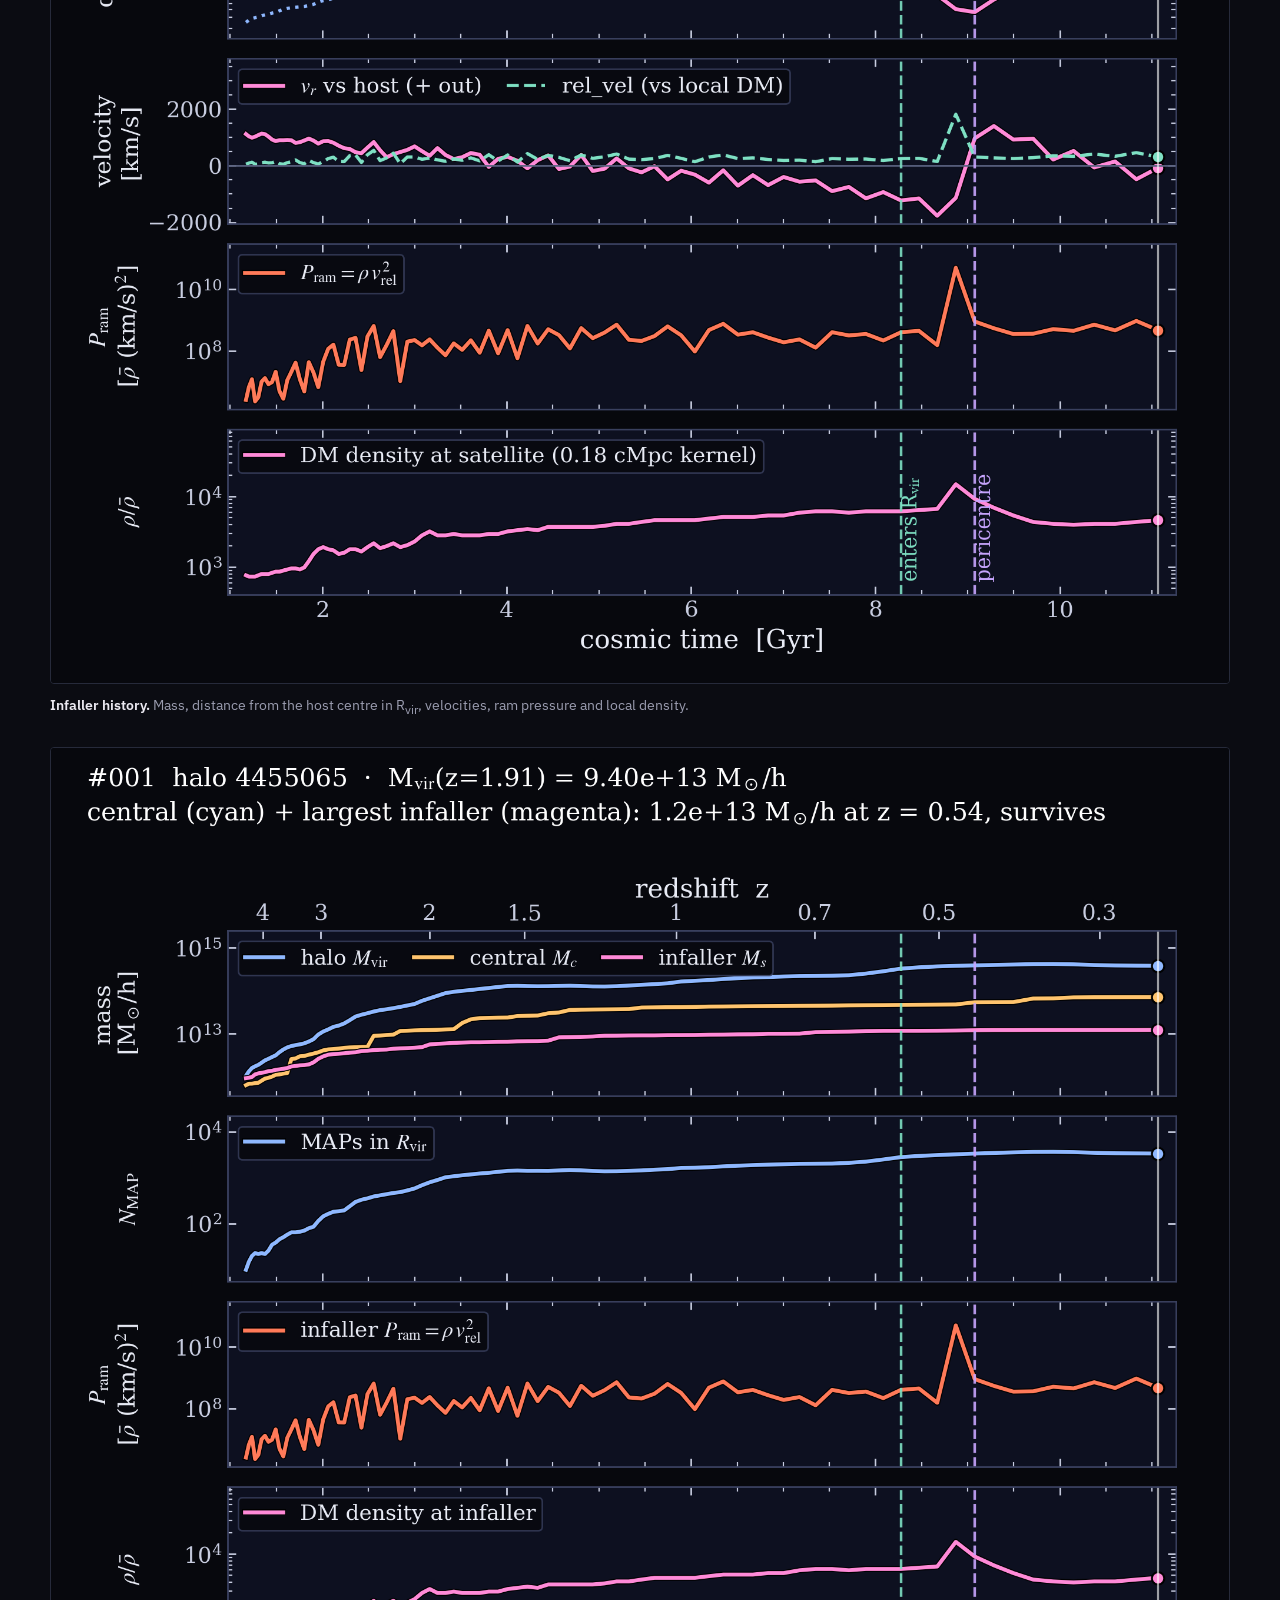
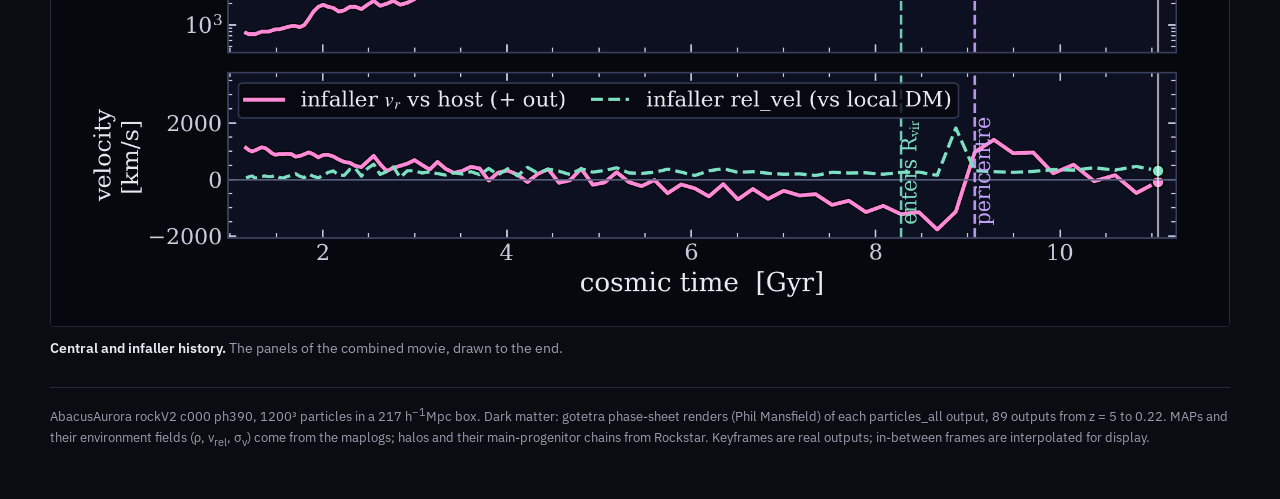
==== commit 282a9892: "r001_h4455065: central + infaller orbit movie Co-Authored-By: Claude Opus 5.5 <noreply@anthropic.com" ====
--- a/halos/r001_h4455065.html
+++ b/halos/r001_h4455065.html
@@ -15,9 +15,10 @@
 
 <nav class="top"><a href="../index.html">&larr; All halos</a><span><a href="r002_h379500.html">next &rsaquo;</a></span></nav>
 <header><div class="eyebrow">Rank #001 at z = 1.91 &middot; AbacusAurora rockV2 c000 ph390</div><h1>Halo 4455065</h1><p class="lede">At z = 1.91 this is the most massive host in the box, with M<sub>vir</sub> = 9.40&thinsp;&times;&thinsp;10<sup>13</sup> M<sub>&#9737;</sub>/h and R<sub>vir</sub> = 1113 kpc/h, holding 1,075 MAPs. It grows 366&times; between z = 5 and 0.22 and reaches half its final mass by z = 0.85. Its largest growth spurt since z = 2 is &times;1.51 in 0.25 Gyr (z = 2.13 &rarr; 1.96). The 15 &times; 15 &times; 5 h<sup>&minus;1</sup>Mpc slab around it is 3.2&times; the cosmic mean density (the #3 densest surroundings of the 6 halos here), with 12 other hosts above 10<sup>12</sup> M<sub>&#9737;</sub>/h within 5 h<sup>&minus;1</sup>Mpc. A massive group falls in at z &asymp; 0.54; its central galaxy is followed in the second movie.</p></header>
-<div class="switch"><span class="lab" id="cs-lab">Colour scheme</span><div class="seg" role="group" aria-labelledby="cs-lab"><button type="button" data-v="deepspace" data-suf="" data-how="deep-space blue dark matter, MAPs as small galaxy light profiles" aria-pressed="true">Deep space</button><button type="button" data-v="red" data-suf="_red" data-how="red dark matter, MAPs as small galaxy light profiles" aria-pressed="false">Red</button><button type="button" data-v="inferno" data-suf="_inferno" data-how="inferno dark matter, MAPs as soft glows" aria-pressed="false">Inferno</button></div><span class="how" id="cs-how">Deep-space blue dark matter, maps as small galaxy light profiles.</span></div>
-<figure><video data-base="../media/r001_h4455065/central" src="../media/r001_h4455065/central.mp4" poster="../media/r001_h4455065/central_poster.jpg" controls muted loop playsinline preload="metadata" aria-label="Central galaxy of halo 4455065, z = 5 to 0.22"></video><figcaption><b>Central galaxy.</b> The camera circles the halo&rsquo;s main progenitor, always pointing at its centre. The cyan ring marks the central galaxy (the most massive MAP within 0.25 R<sub>vir</sub>). Panels on the right fill in as the movie plays: central and halo mass, speeds, radial velocity, the central&rsquo;s offset from the halo centre, and the number of MAPs in R<sub>vir</sub>.</figcaption></figure>
-<figure><video data-base="../media/r001_h4455065/infaller" src="../media/r001_h4455065/infaller.mp4" poster="../media/r001_h4455065/infaller_poster.jpg" controls muted loop playsinline preload="metadata" aria-label="Most massive infalling galaxy of halo 4455065"></video><figcaption><b>Most massive infaller.</b> The heaviest MAP to cross R<sub>vir</sub>: 1.16&thinsp;&times;&thinsp;10<sup>13</sup> M<sub>&#9737;</sub>/h when it enters at z &asymp; 0.54. It reaches pericentre at 0.22 R<sub>vir</sub> (z &asymp; 0.44), where its speed relative to the local dark matter is 312 km/s and its ram pressure P<sub>ram</sub> = &rho;&thinsp;v<sub>rel</sub><sup>2</sup> peaks at 4.94&thinsp;&times;&thinsp;10<sup>10</sup> &rho;&#772;&thinsp;(km/s)<sup>2</sup>. An edge arrow points to it while it is outside the frame.</figcaption></figure>
+<div class="switch"><span class="lab" id="cs-lab">Colour scheme</span><div class="seg" role="group" aria-labelledby="cs-lab"><button type="button" data-v="deepspace" data-root="../media/" data-suf="" data-how="deep-space blue dark matter, MAPs as small galaxy light profiles" aria-pressed="true">Deep space</button><button type="button" data-v="red" data-root="https://helenshao.github.io/aurora-halos-red/media/" data-suf="_red" data-how="red dark matter, MAPs as small galaxy light profiles" aria-pressed="false">Red</button><button type="button" data-v="inferno" data-root="https://helenshao.github.io/aurora-halos-inferno/media/" data-suf="_inferno" data-how="inferno dark matter, MAPs as soft glows" aria-pressed="false">Inferno</button></div><span class="how" id="cs-how">Deep-space blue dark matter, maps as small galaxy light profiles.</span></div>
+<figure><video data-path="r001_h4455065/central" src="../media/r001_h4455065/central.mp4" poster="../media/r001_h4455065/central_poster.jpg" controls muted loop playsinline preload="metadata" aria-label="Central galaxy of halo 4455065, z = 5 to 0.22"></video><figcaption><b>Central galaxy.</b> The camera circles the halo&rsquo;s main progenitor, always pointing at its centre. The cyan ring marks the central galaxy (the most massive MAP within 0.25 R<sub>vir</sub>). Panels on the right fill in as the movie plays: central and halo mass, speeds, radial velocity, the central&rsquo;s offset from the halo centre, and the number of MAPs in R<sub>vir</sub>.</figcaption></figure>
+<figure><video data-path="r001_h4455065/infaller" src="../media/r001_h4455065/infaller.mp4" poster="../media/r001_h4455065/infaller_poster.jpg" controls muted loop playsinline preload="metadata" aria-label="Most massive infalling galaxy of halo 4455065"></video><figcaption><b>Most massive infaller.</b> The heaviest MAP to cross R<sub>vir</sub>: 1.16&thinsp;&times;&thinsp;10<sup>13</sup> M<sub>&#9737;</sub>/h when it enters at z &asymp; 0.54. It reaches pericentre at 0.22 R<sub>vir</sub> (z &asymp; 0.44), where its speed relative to the local dark matter is 312 km/s and its ram pressure P<sub>ram</sub> = &rho;&thinsp;v<sub>rel</sub><sup>2</sup> peaks at 4.94&thinsp;&times;&thinsp;10<sup>10</sup> &rho;&#772;&thinsp;(km/s)<sup>2</sup>. An edge arrow points to it while it is outside the frame.</figcaption></figure>
+<figure><video data-path="r001_h4455065/central_infaller" src="../media/r001_h4455065/central_infaller.mp4" poster="../media/r001_h4455065/central_infaller_poster.jpg" controls muted loop playsinline preload="metadata" aria-label="Central galaxy and most massive infaller of halo 4455065, tracked together"></video><figcaption><b>Central and infaller together.</b> The same orbiting camera, now tracking both: the cyan ring marks the central galaxy, the magenta ring the most massive infaller (edge arrows point to either while it is out of frame). Panels: masses of the halo, the central and the infaller; the number of MAPs in R<sub>vir</sub>; and the infaller&rsquo;s ram pressure P<sub>ram</sub> = &rho;&thinsp;v<sub>rel</sub><sup>2</sup>, the local dark-matter density around it, and its velocity (radial velocity relative to the host, and speed relative to the local dark matter).</figcaption></figure>
 <div class="facts">
 <section><h2>At z = 1.91</h2><dl><dt>M<sub>vir</sub></dt><dd>9.40&thinsp;&times;&thinsp;10<sup>13</sup> M<sub>&#9737;</sub>/h</dd><dt>R<sub>vir</sub></dt><dd>1113 kpc/h</dd><dt>V<sub>max</sub></dt><dd>1146 km/s</dd><dt>Position</dt><dd>(148.0, 199.5, 175.9) h<sup>&minus;1</sup>Mpc</dd><dt>MAPs in R<sub>vir</sub></dt><dd>1,075</dd><dt>median MAP P<sub>ram</sub></dt><dd>3.98&thinsp;&times;&thinsp;10<sup>8</sup> &rho;&#772;(km/s)<sup>2</sup></dd></dl></section>
 <section><h2>Growth, z = 5 &rarr; 0.22</h2><dl><dt>M<sub>vir</sub>(z = 5)</dt><dd>1.04&thinsp;&times;&thinsp;10<sup>12</sup> M<sub>&#9737;</sub>/h</dd><dt>M<sub>vir</sub>(z = 0.22)</dt><dd>3.80&thinsp;&times;&thinsp;10<sup>14</sup> M<sub>&#9737;</sub>/h</dd><dt>half-mass redshift</dt><dd>0.85</dd><dt>largest spurt since z = 2</dt><dd>&times;1.51 in 0.25 Gyr (z = 2.13 &rarr; 1.96)</dd><dt>central mass</dt><dd>6.27&thinsp;&times;&thinsp;10<sup>11</sup> &rarr; 7.08&thinsp;&times;&thinsp;10<sup>13</sup> M<sub>&#9737;</sub>/h</dd><dt>central offset</dt><dd>median 21, max 64 kpc/h</dd><dt>peak central speed</dt><dd>1204 km/s at z &asymp; 0.49</dd><dt>central swaps</dt><dd>0</dd><dt>MAPs in R<sub>vir</sub>, z = 0.22</dt><dd>3,350</dd></dl></section>
@@ -25,21 +26,23 @@
 </div>
 <figure class="plot"><img src="../media/r001_h4455065/central_history.png" loading="lazy" alt="Full history of the central galaxy and halo 4455065 from z = 5 to 0.22"><figcaption><b>Full history.</b> The same panels as the movie, drawn to the end.</figcaption></figure>
 <figure class="plot"><img src="../media/r001_h4455065/infaller_history.png" loading="lazy" alt="Full history of the most massive infaller in halo 4455065"><figcaption><b>Infaller history.</b> Mass, distance from the host centre in R<sub>vir</sub>, velocities, ram pressure and local density.</figcaption></figure>
+<figure class="plot"><img src="../media/r001_h4455065/central_infaller_history.png" loading="lazy" alt="Full history of the central galaxy and the most massive infaller of halo 4455065"><figcaption><b>Central and infaller history.</b> The panels of the combined movie, drawn to the end.</figcaption></figure>
 <script>
 (function () {
   var KEY = 'aurora-halo-colour';
   var btns = Array.prototype.slice.call(document.querySelectorAll('.seg button'));
-  var vids = Array.prototype.slice.call(document.querySelectorAll('video[data-base]'));
+  var vids = Array.prototype.slice.call(document.querySelectorAll('video[data-path]'));
   var how = document.getElementById('cs-how');
   function apply(b, remember) {
     if (b.getAttribute('aria-pressed') === 'true' && !remember) { return; }
     btns.forEach(function (x) { x.setAttribute('aria-pressed', String(x === b)); });
     var h = b.dataset.how; how.textContent = h.charAt(0).toUpperCase() + h.slice(1) + '.';
     vids.forEach(function (v) {
-      var src = v.dataset.base + b.dataset.suf + '.mp4';
+      var stem = b.dataset.root + v.dataset.path + b.dataset.suf;
+      var src = stem + '.mp4';
       if (v.getAttribute('src') === src) { return; }
       var t = v.currentTime, playing = !v.paused;
-      v.poster = v.dataset.base + b.dataset.suf + '_poster.jpg';
+      v.poster = stem + '_poster.jpg';
       v.src = src;
       v.addEventListener('loadedmetadata', function () {
         try { v.currentTime = Math.min(t, v.duration || t); } catch (e) {}
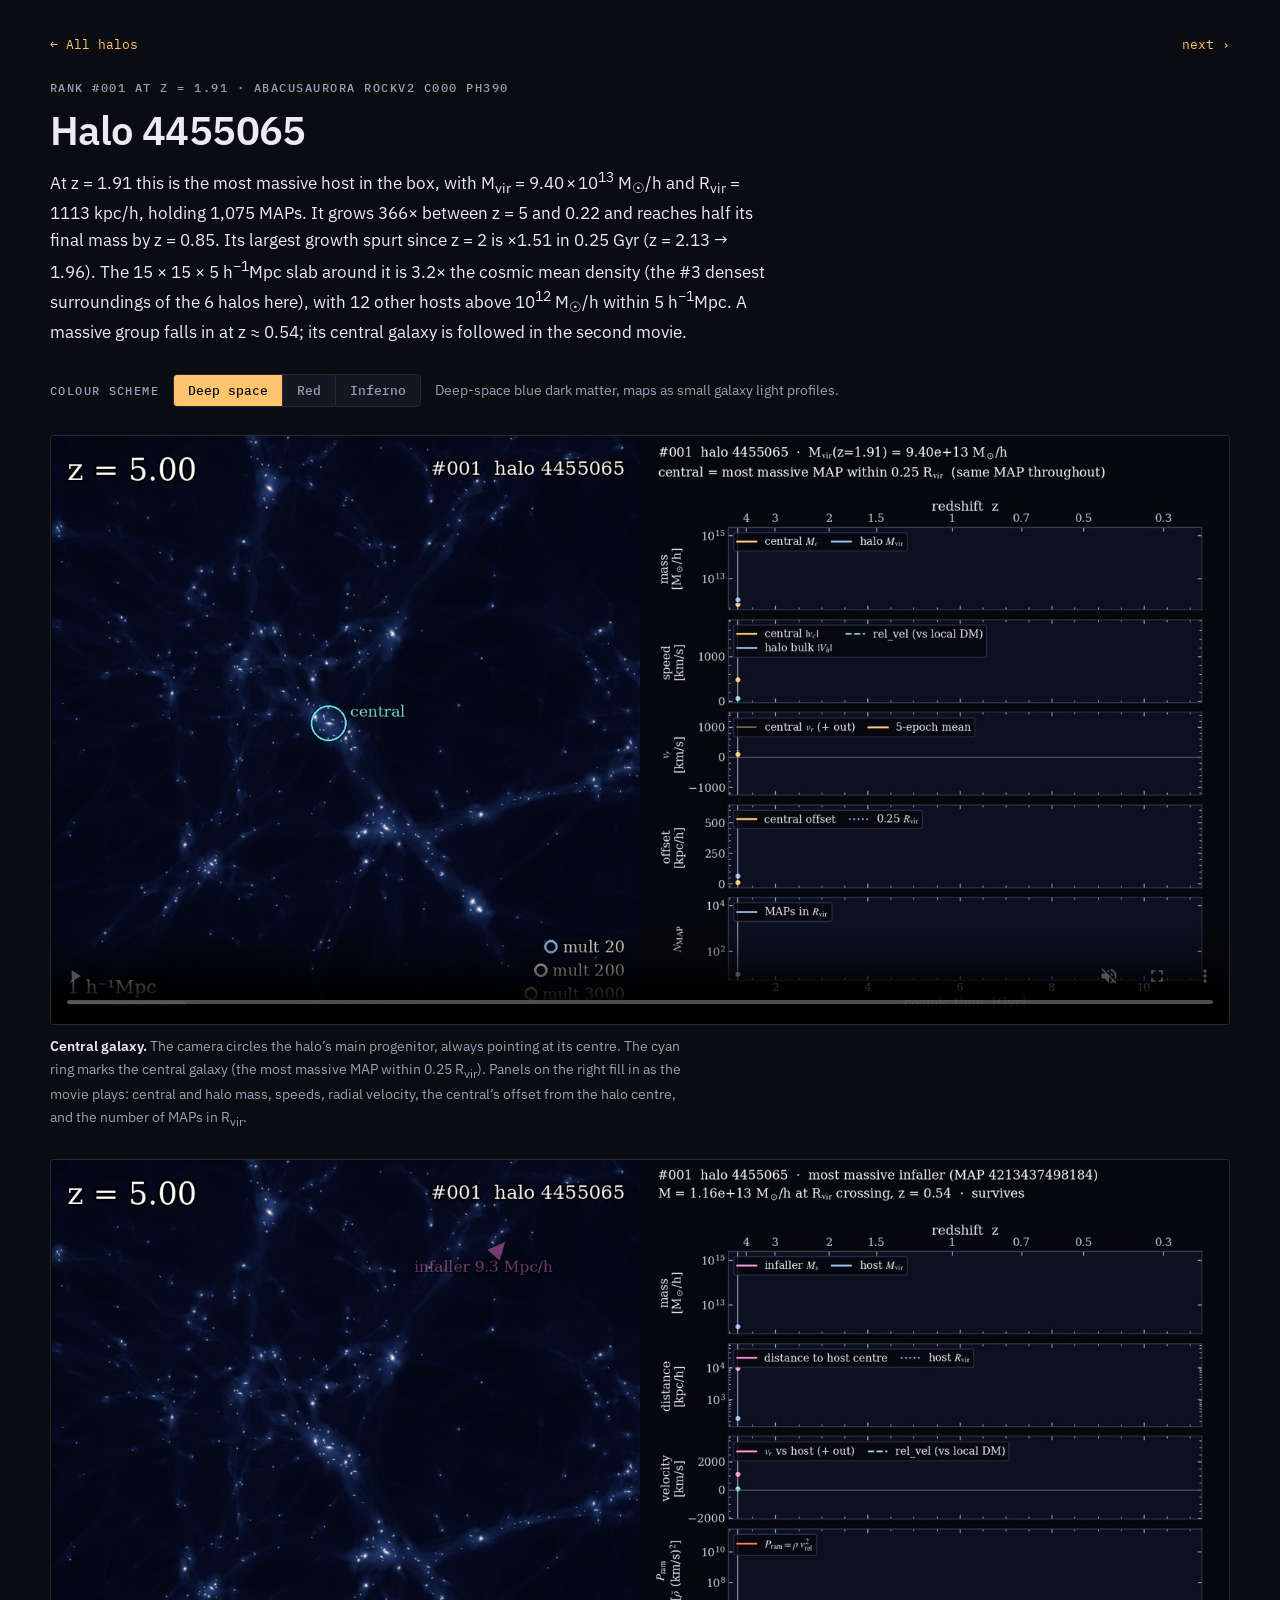
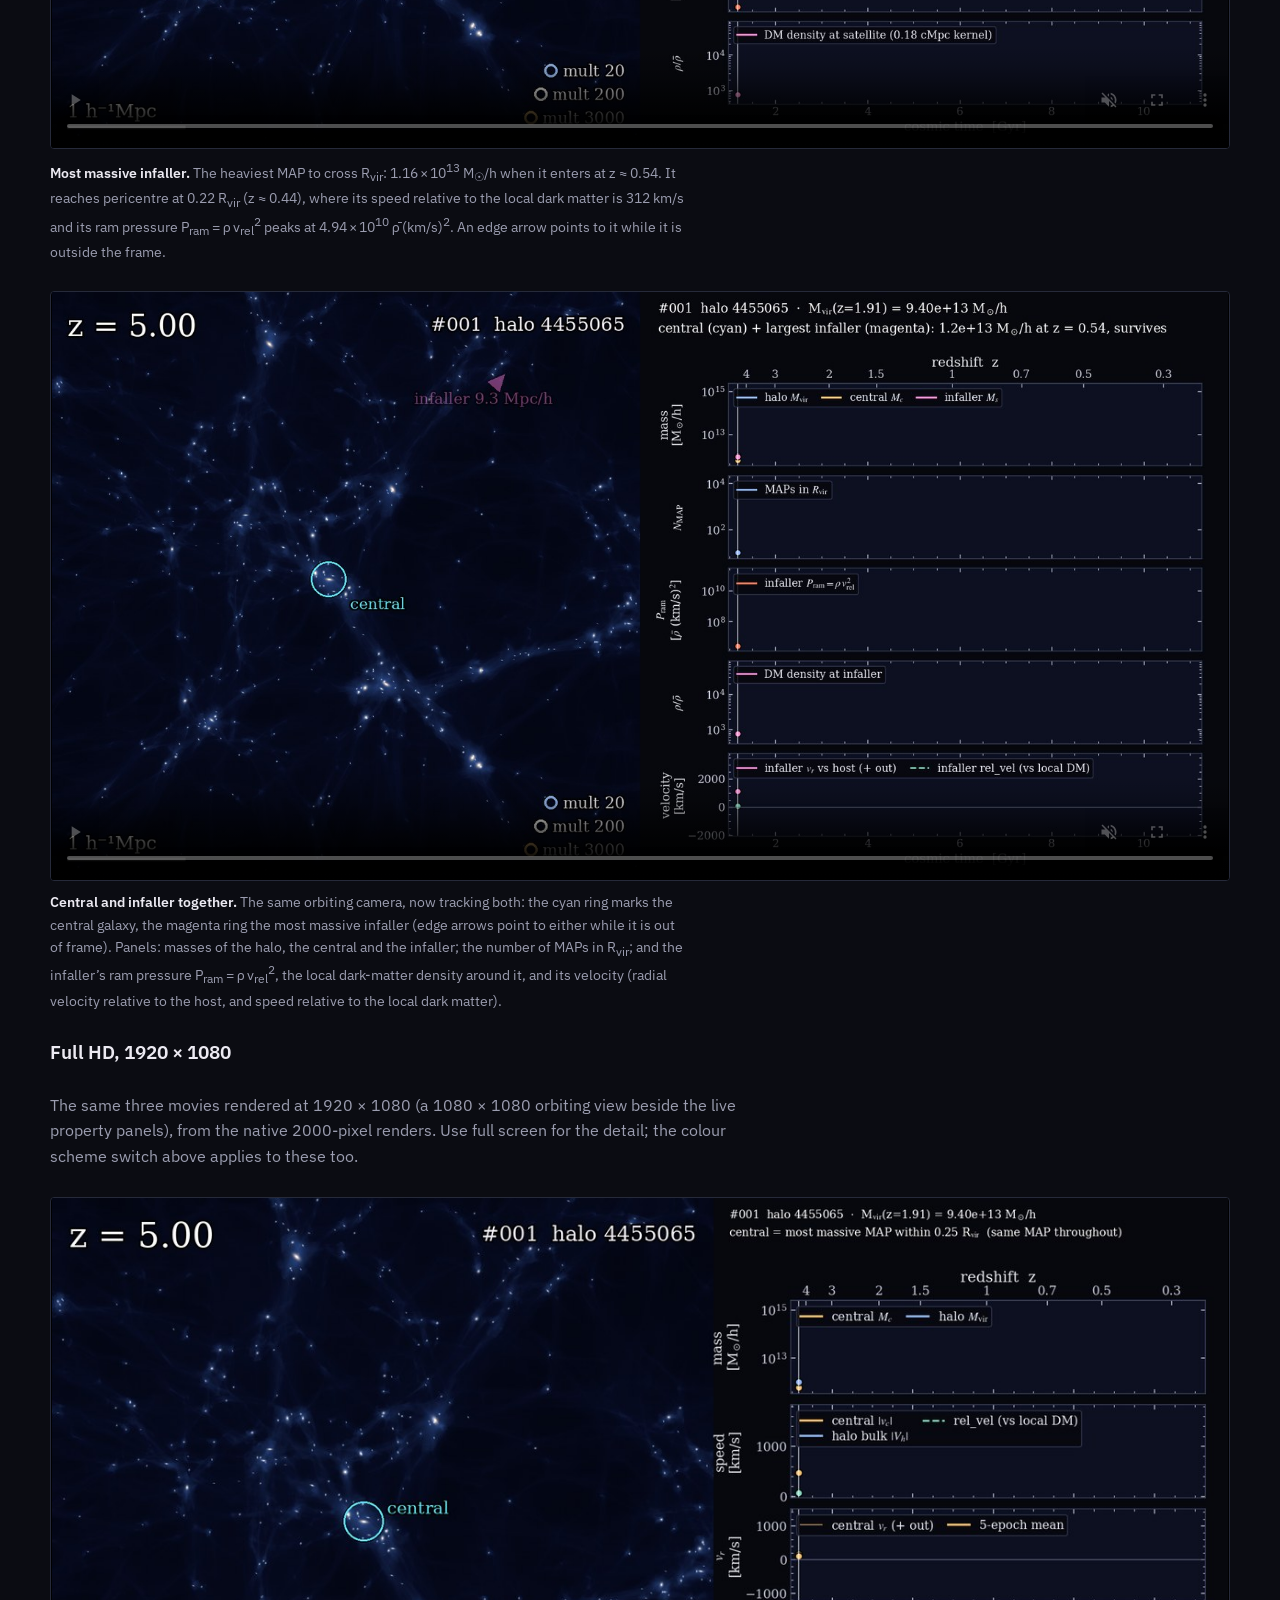
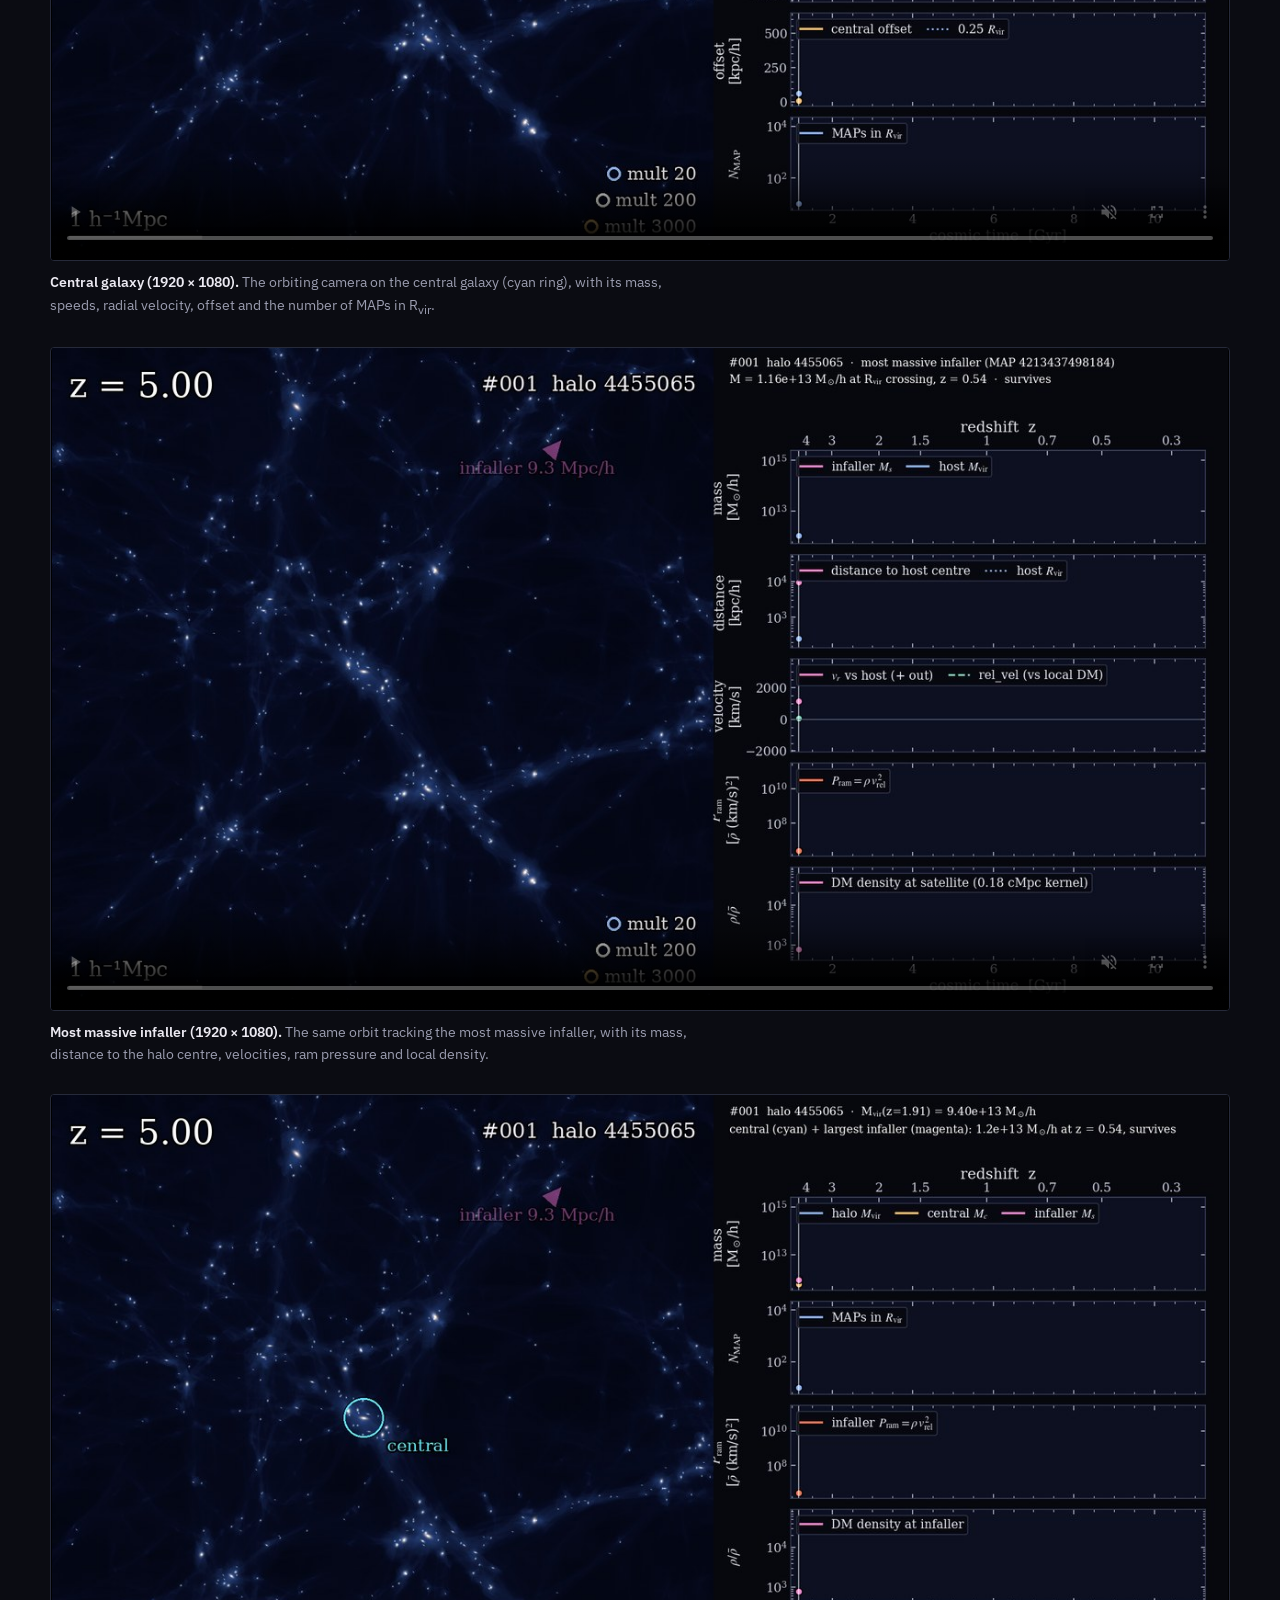
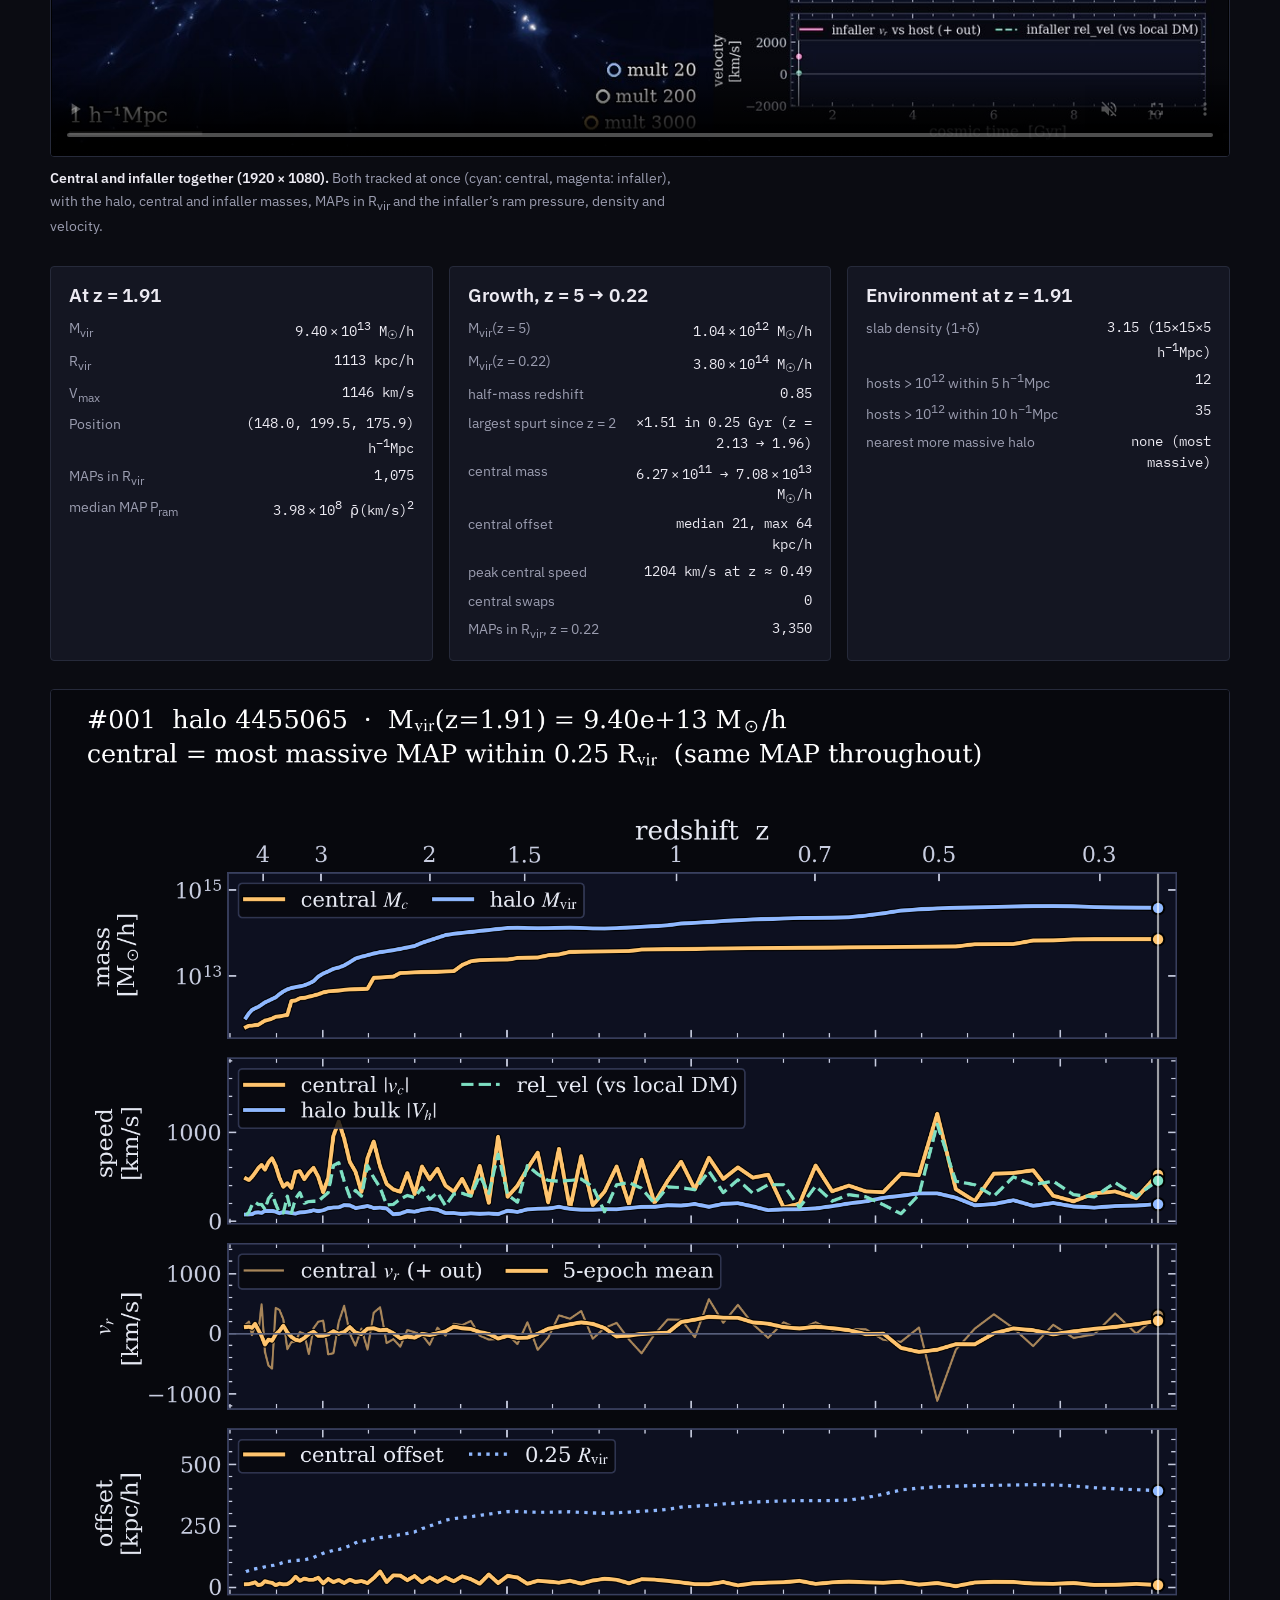
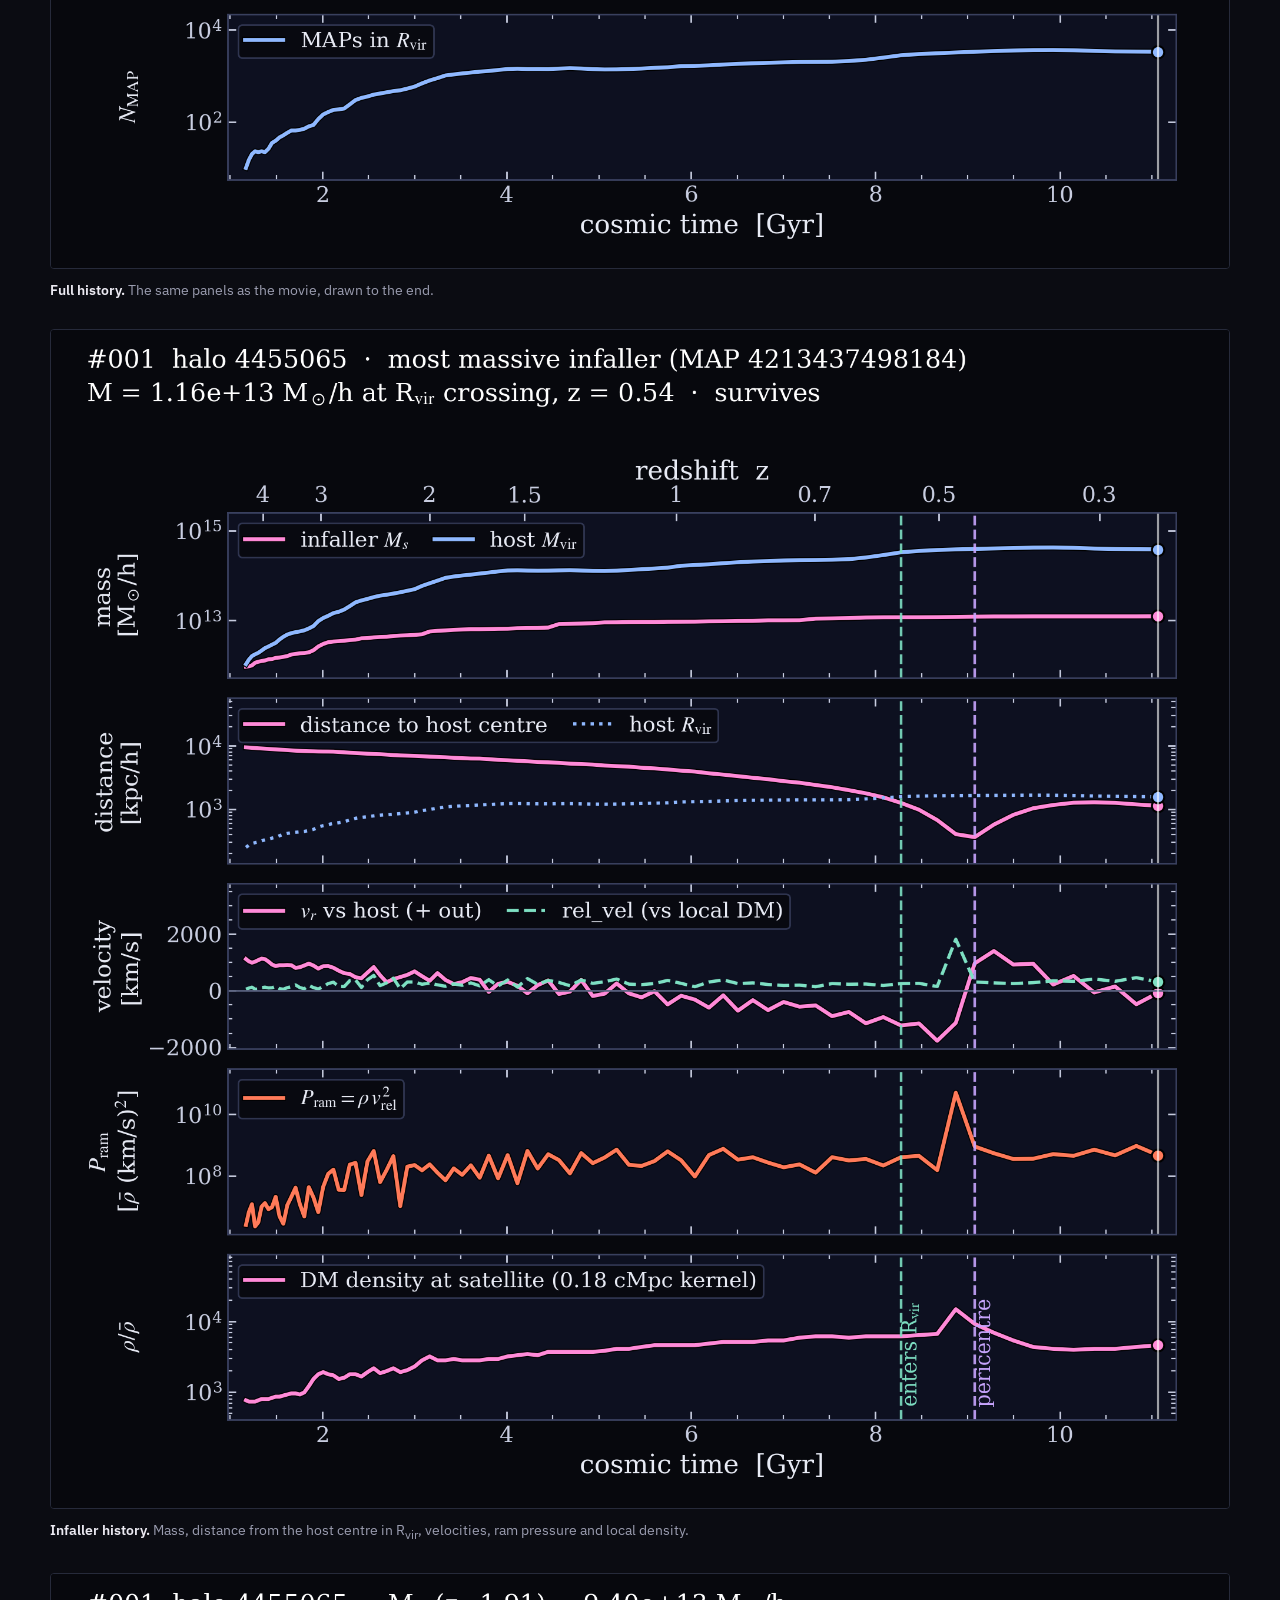
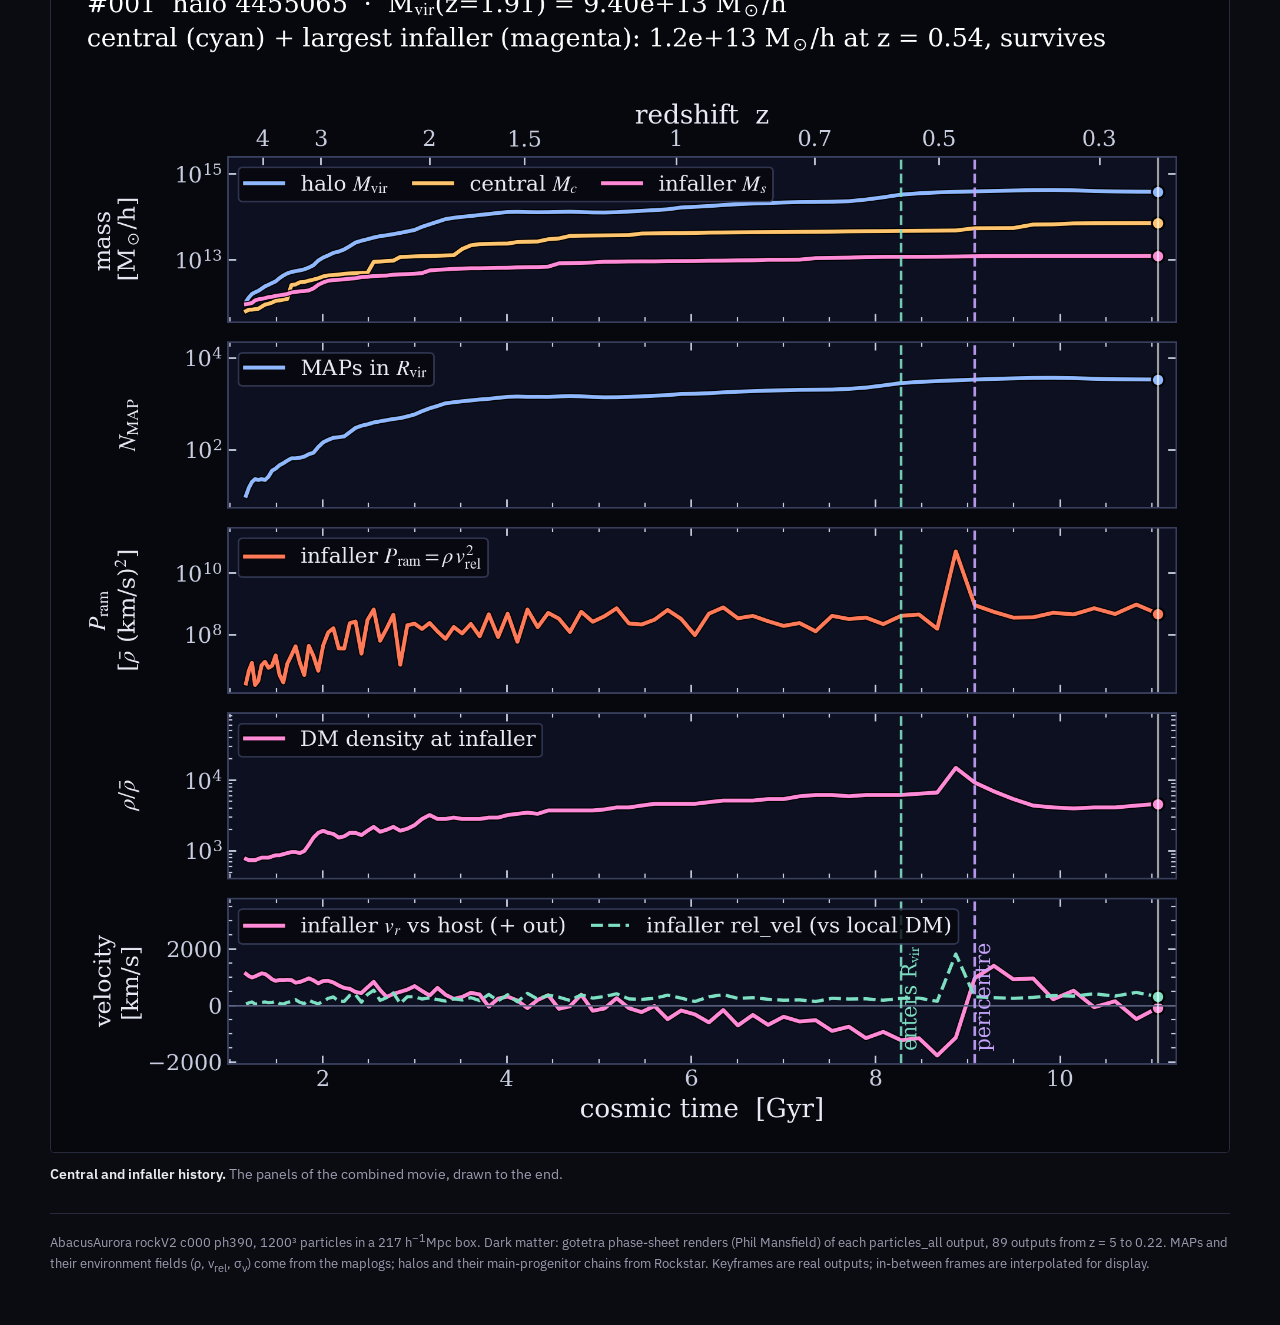
==== commit 7215e061: "r001_h4455065: 1920x1080 orbit property movies" ====
--- a/halos/r001_h4455065.html
+++ b/halos/r001_h4455065.html
@@ -19,6 +19,11 @@
 <figure><video data-path="r001_h4455065/central" src="../media/r001_h4455065/central.mp4" poster="../media/r001_h4455065/central_poster.jpg" controls muted loop playsinline preload="metadata" aria-label="Central galaxy of halo 4455065, z = 5 to 0.22"></video><figcaption><b>Central galaxy.</b> The camera circles the halo&rsquo;s main progenitor, always pointing at its centre. The cyan ring marks the central galaxy (the most massive MAP within 0.25 R<sub>vir</sub>). Panels on the right fill in as the movie plays: central and halo mass, speeds, radial velocity, the central&rsquo;s offset from the halo centre, and the number of MAPs in R<sub>vir</sub>.</figcaption></figure>
 <figure><video data-path="r001_h4455065/infaller" src="../media/r001_h4455065/infaller.mp4" poster="../media/r001_h4455065/infaller_poster.jpg" controls muted loop playsinline preload="metadata" aria-label="Most massive infalling galaxy of halo 4455065"></video><figcaption><b>Most massive infaller.</b> The heaviest MAP to cross R<sub>vir</sub>: 1.16&thinsp;&times;&thinsp;10<sup>13</sup> M<sub>&#9737;</sub>/h when it enters at z &asymp; 0.54. It reaches pericentre at 0.22 R<sub>vir</sub> (z &asymp; 0.44), where its speed relative to the local dark matter is 312 km/s and its ram pressure P<sub>ram</sub> = &rho;&thinsp;v<sub>rel</sub><sup>2</sup> peaks at 4.94&thinsp;&times;&thinsp;10<sup>10</sup> &rho;&#772;&thinsp;(km/s)<sup>2</sup>. An edge arrow points to it while it is outside the frame.</figcaption></figure>
 <figure><video data-path="r001_h4455065/central_infaller" src="../media/r001_h4455065/central_infaller.mp4" poster="../media/r001_h4455065/central_infaller_poster.jpg" controls muted loop playsinline preload="metadata" aria-label="Central galaxy and most massive infaller of halo 4455065, tracked together"></video><figcaption><b>Central and infaller together.</b> The same orbiting camera, now tracking both: the cyan ring marks the central galaxy, the magenta ring the most massive infaller (edge arrows point to either while it is out of frame). Panels: masses of the halo, the central and the infaller; the number of MAPs in R<sub>vir</sub>; and the infaller&rsquo;s ram pressure P<sub>ram</sub> = &rho;&thinsp;v<sub>rel</sub><sup>2</sup>, the local dark-matter density around it, and its velocity (radial velocity relative to the host, and speed relative to the local dark matter).</figcaption></figure>
+<h2 id="hd">Full HD, 1920 &times; 1080</h2>
+<p>The same three movies rendered at 1920 &times; 1080 (a 1080 &times; 1080 orbiting view beside the live property panels), from the native 2000-pixel renders. Use full screen for the detail; the colour scheme switch above applies to these too.</p>
+<figure><video data-path="r001_h4455065/central_hd" src="../media/r001_h4455065/central_hd.mp4" poster="../media/r001_h4455065/central_hd_poster.jpg" style="aspect-ratio: 16 / 9" controls muted loop playsinline preload="metadata" aria-label="Central galaxy, halo 4455065, 1920 by 1080"></video><figcaption><b>Central galaxy (1920 &times; 1080).</b> The orbiting camera on the central galaxy (cyan ring), with its mass, speeds, radial velocity, offset and the number of MAPs in R<sub>vir</sub>.</figcaption></figure>
+<figure><video data-path="r001_h4455065/infaller_hd" src="../media/r001_h4455065/infaller_hd.mp4" poster="../media/r001_h4455065/infaller_hd_poster.jpg" style="aspect-ratio: 16 / 9" controls muted loop playsinline preload="metadata" aria-label="Most massive infaller, halo 4455065, 1920 by 1080"></video><figcaption><b>Most massive infaller (1920 &times; 1080).</b> The same orbit tracking the most massive infaller, with its mass, distance to the halo centre, velocities, ram pressure and local density.</figcaption></figure>
+<figure><video data-path="r001_h4455065/central_infaller_hd" src="../media/r001_h4455065/central_infaller_hd.mp4" poster="../media/r001_h4455065/central_infaller_hd_poster.jpg" style="aspect-ratio: 16 / 9" controls muted loop playsinline preload="metadata" aria-label="Central and infaller together, halo 4455065, 1920 by 1080"></video><figcaption><b>Central and infaller together (1920 &times; 1080).</b> Both tracked at once (cyan: central, magenta: infaller), with the halo, central and infaller masses, MAPs in R<sub>vir</sub> and the infaller&rsquo;s ram pressure, density and velocity.</figcaption></figure>
 <div class="facts">
 <section><h2>At z = 1.91</h2><dl><dt>M<sub>vir</sub></dt><dd>9.40&thinsp;&times;&thinsp;10<sup>13</sup> M<sub>&#9737;</sub>/h</dd><dt>R<sub>vir</sub></dt><dd>1113 kpc/h</dd><dt>V<sub>max</sub></dt><dd>1146 km/s</dd><dt>Position</dt><dd>(148.0, 199.5, 175.9) h<sup>&minus;1</sup>Mpc</dd><dt>MAPs in R<sub>vir</sub></dt><dd>1,075</dd><dt>median MAP P<sub>ram</sub></dt><dd>3.98&thinsp;&times;&thinsp;10<sup>8</sup> &rho;&#772;(km/s)<sup>2</sup></dd></dl></section>
 <section><h2>Growth, z = 5 &rarr; 0.22</h2><dl><dt>M<sub>vir</sub>(z = 5)</dt><dd>1.04&thinsp;&times;&thinsp;10<sup>12</sup> M<sub>&#9737;</sub>/h</dd><dt>M<sub>vir</sub>(z = 0.22)</dt><dd>3.80&thinsp;&times;&thinsp;10<sup>14</sup> M<sub>&#9737;</sub>/h</dd><dt>half-mass redshift</dt><dd>0.85</dd><dt>largest spurt since z = 2</dt><dd>&times;1.51 in 0.25 Gyr (z = 2.13 &rarr; 1.96)</dd><dt>central mass</dt><dd>6.27&thinsp;&times;&thinsp;10<sup>11</sup> &rarr; 7.08&thinsp;&times;&thinsp;10<sup>13</sup> M<sub>&#9737;</sub>/h</dd><dt>central offset</dt><dd>median 21, max 64 kpc/h</dd><dt>peak central speed</dt><dd>1204 km/s at z &asymp; 0.49</dd><dt>central swaps</dt><dd>0</dd><dt>MAPs in R<sub>vir</sub>, z = 0.22</dt><dd>3,350</dd></dl></section>
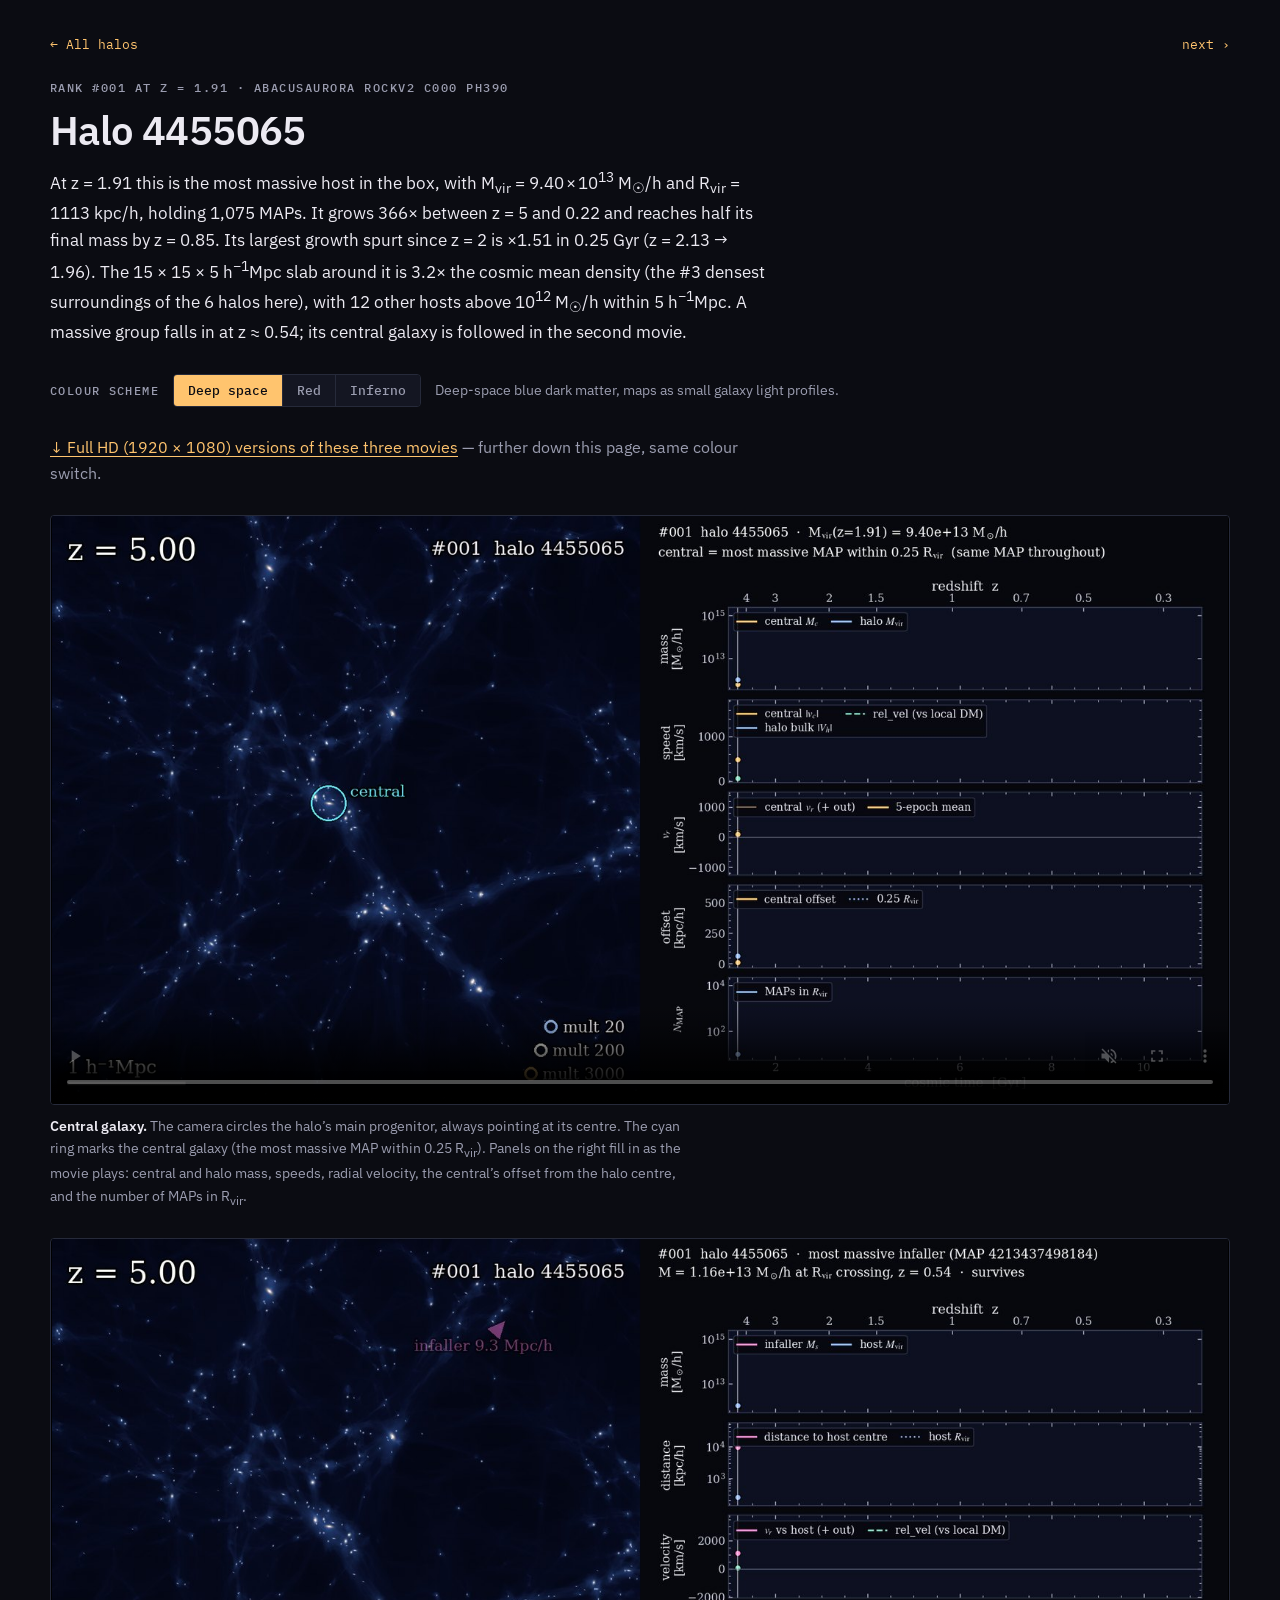
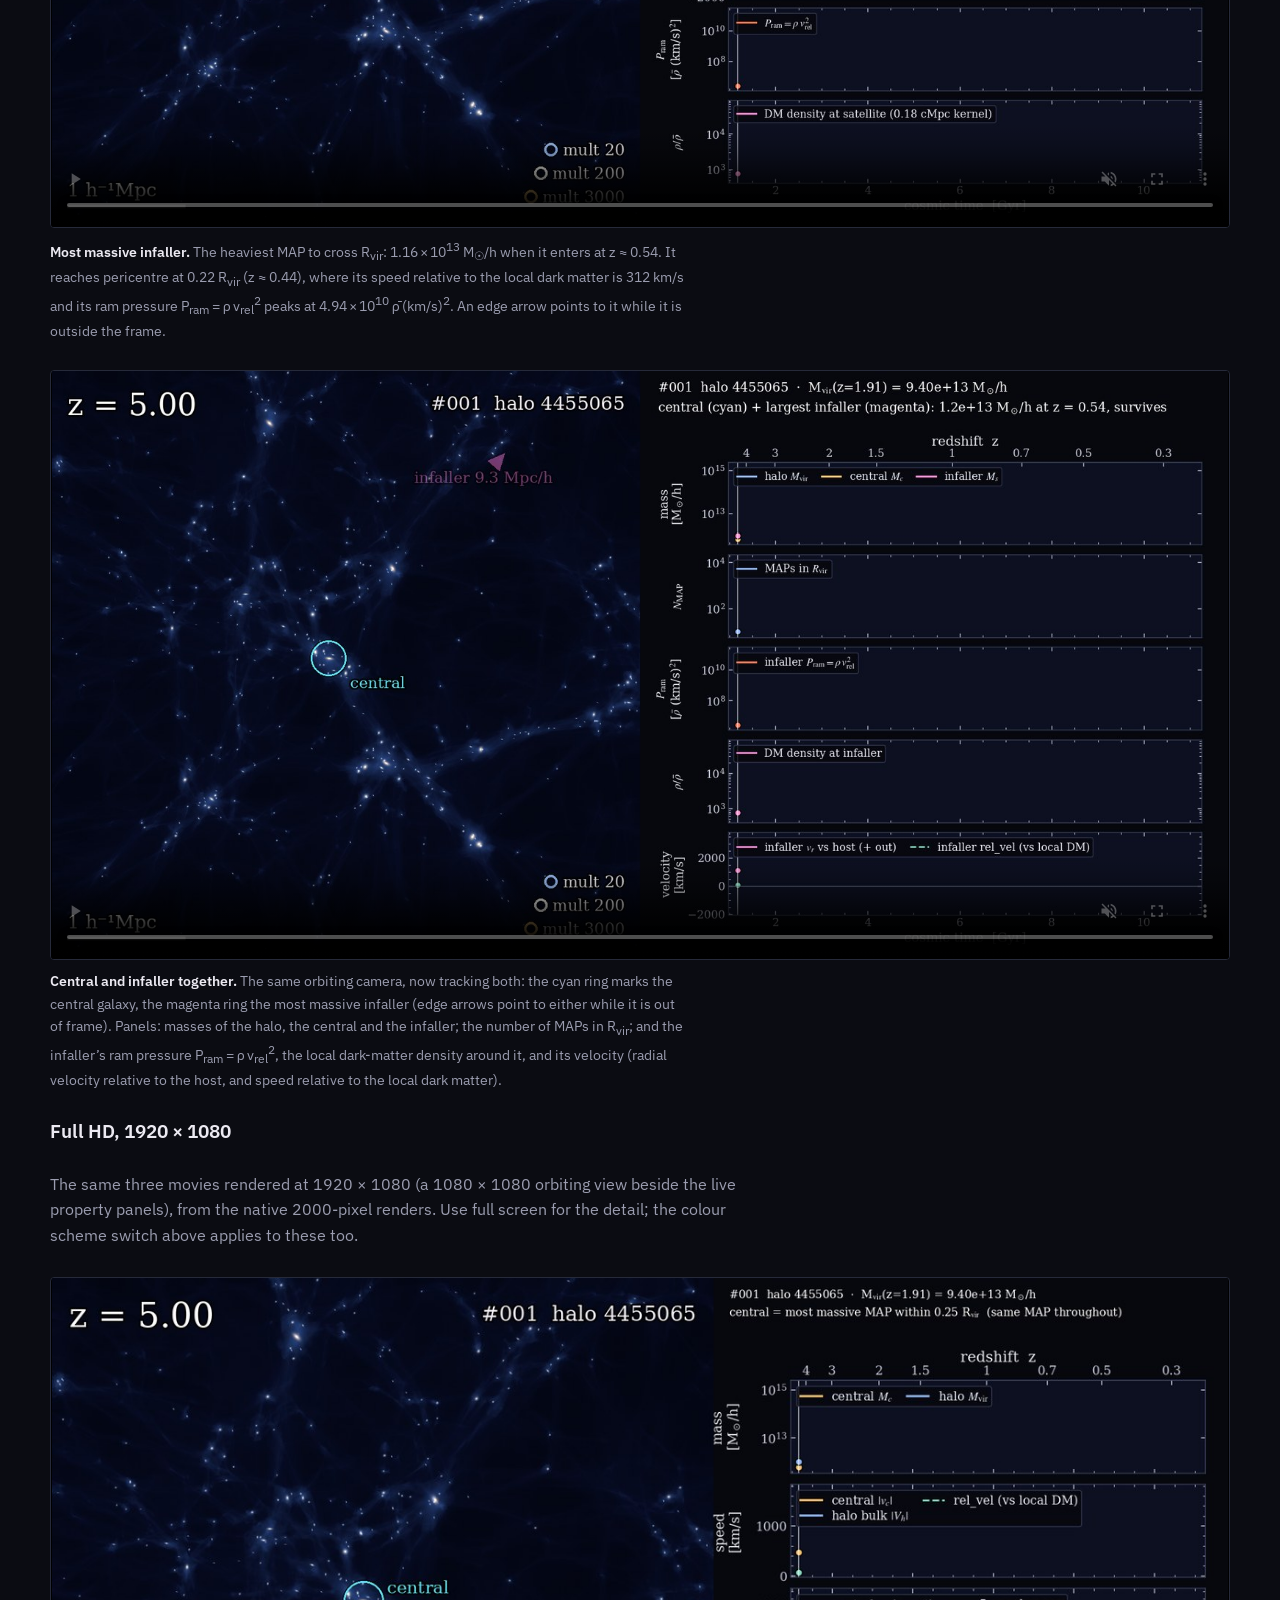
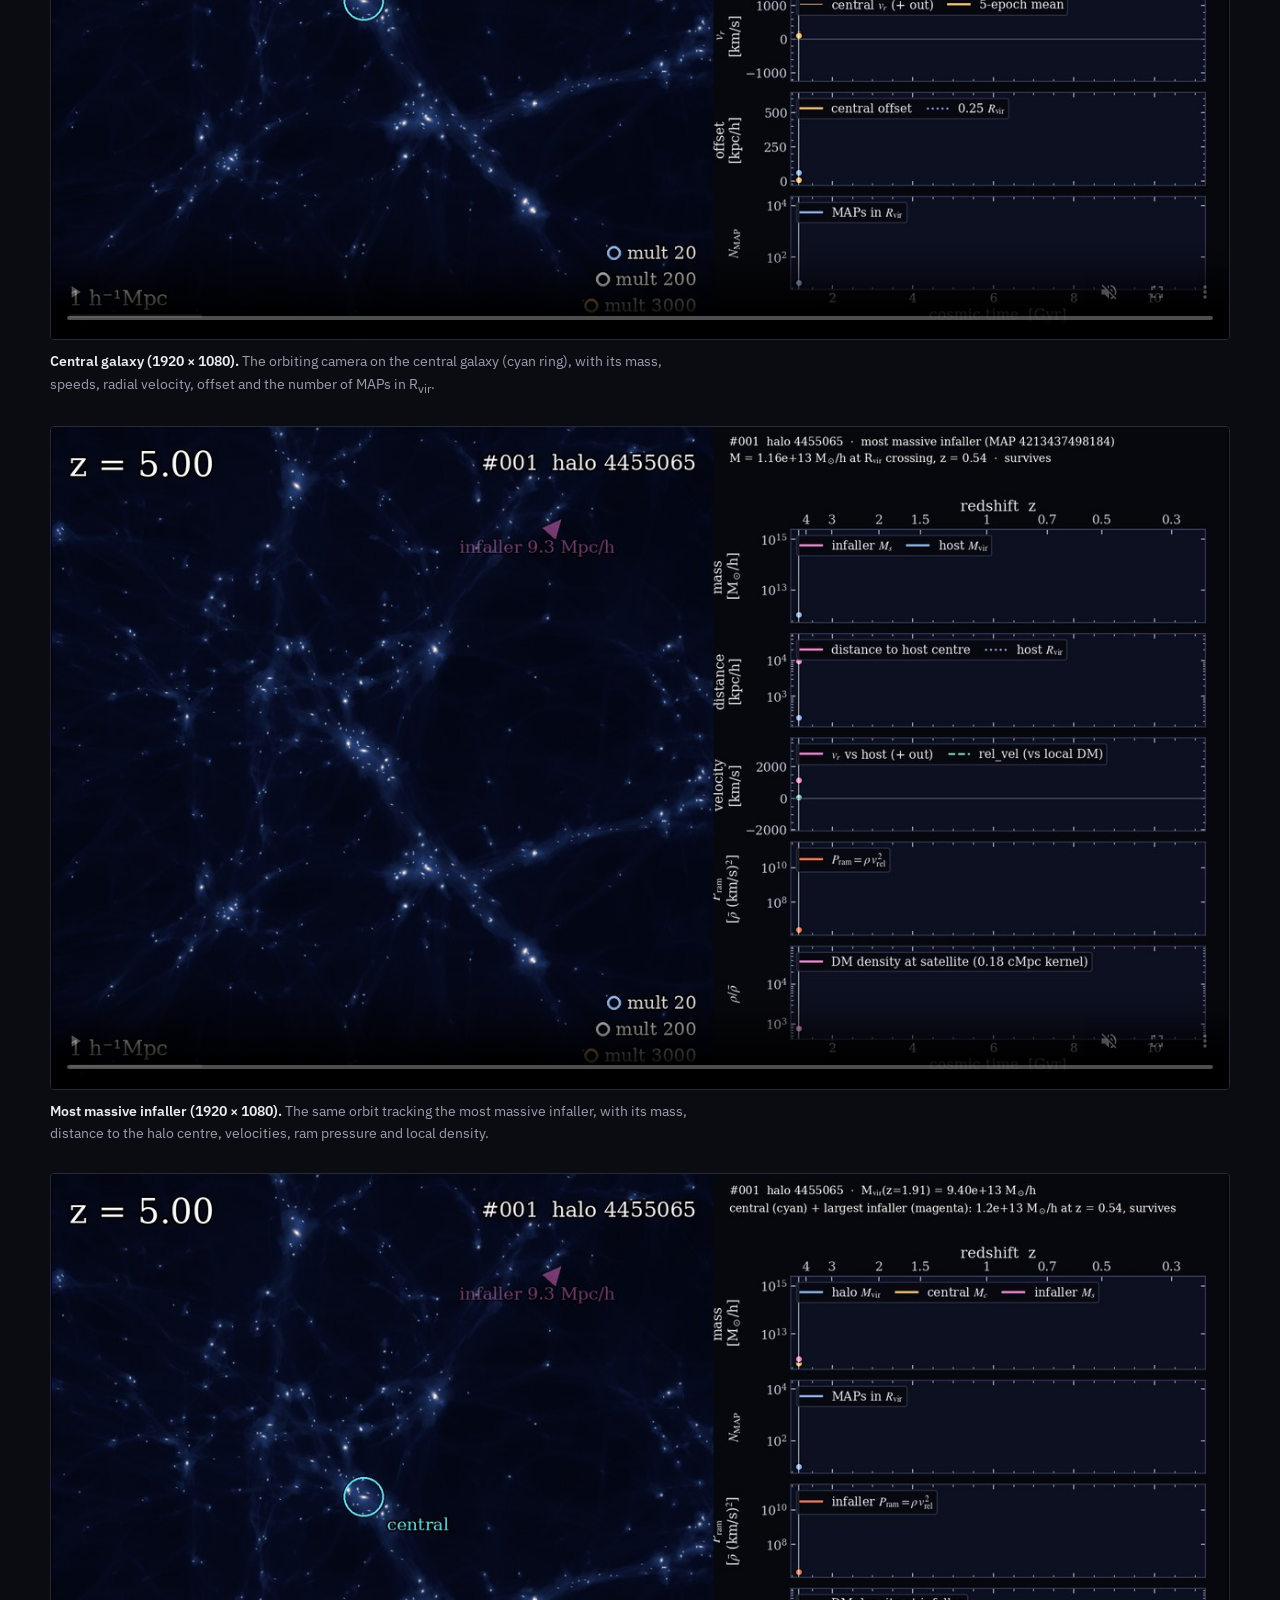
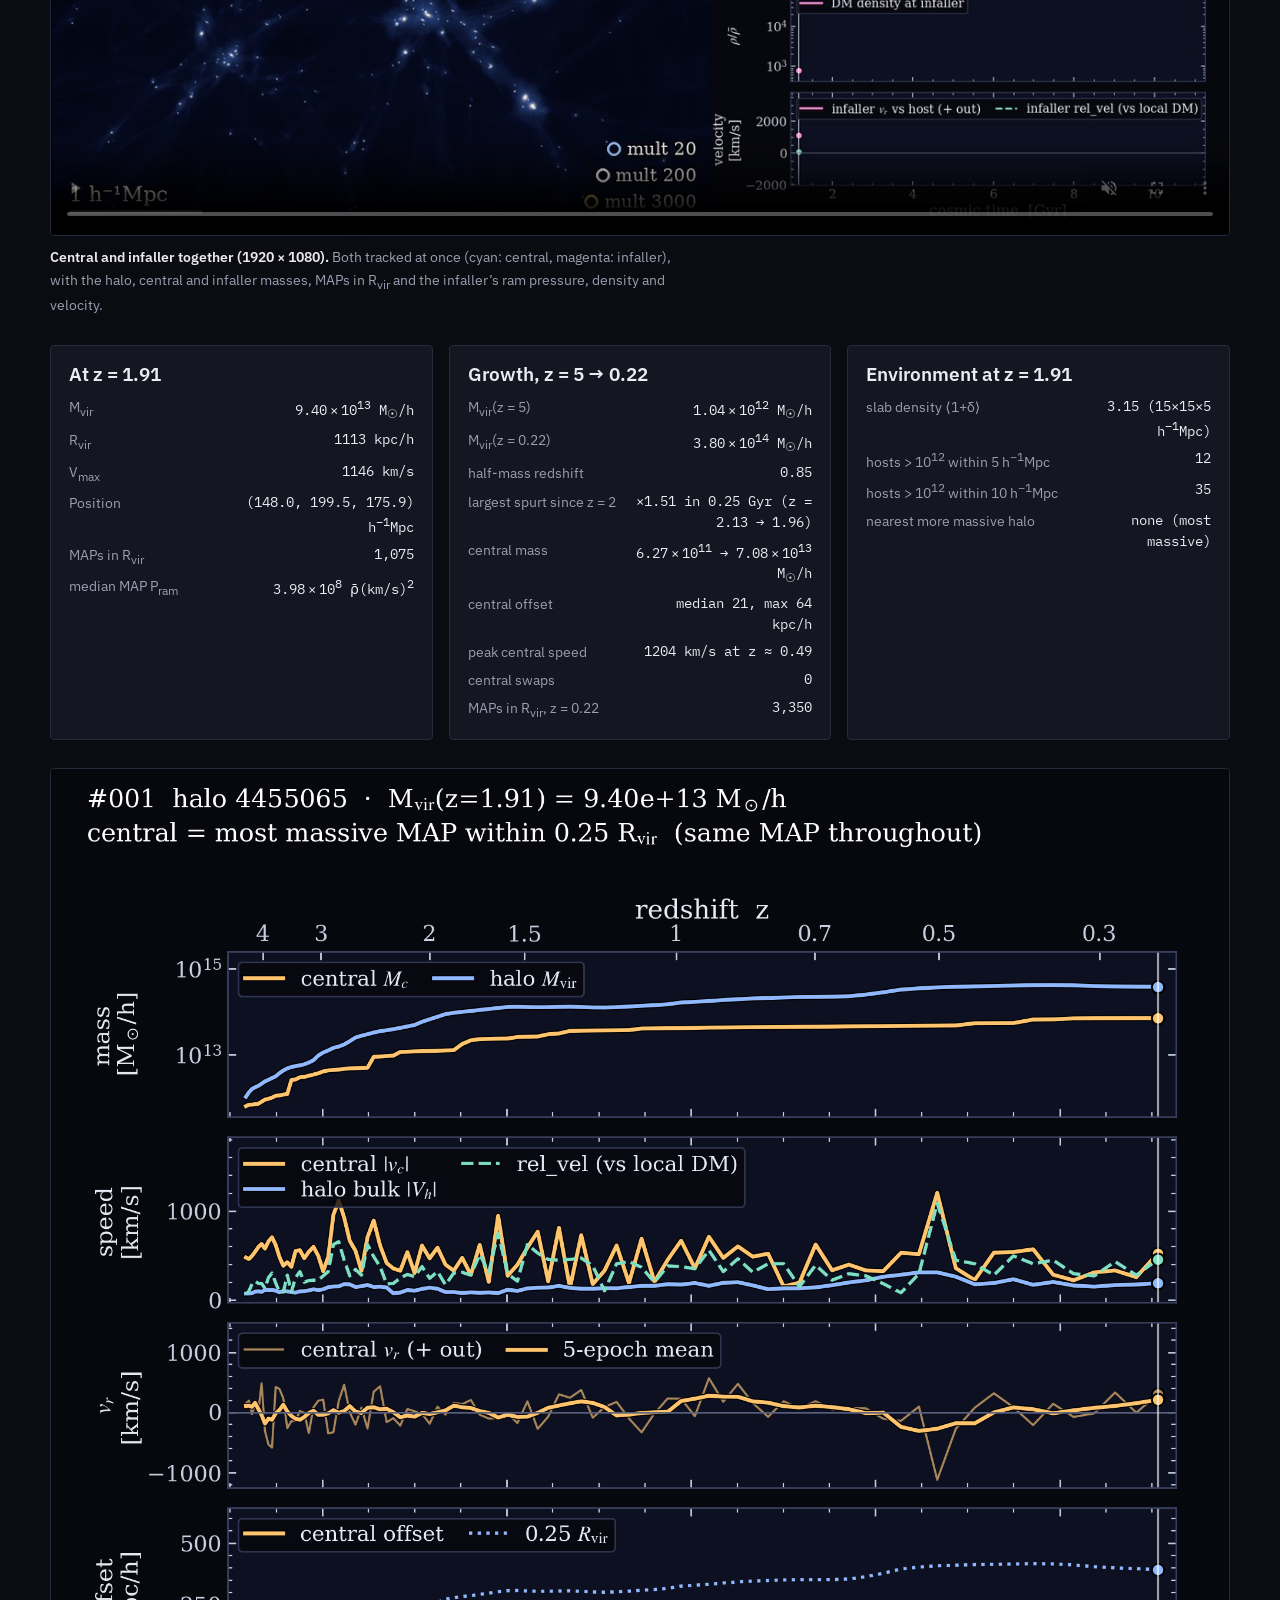
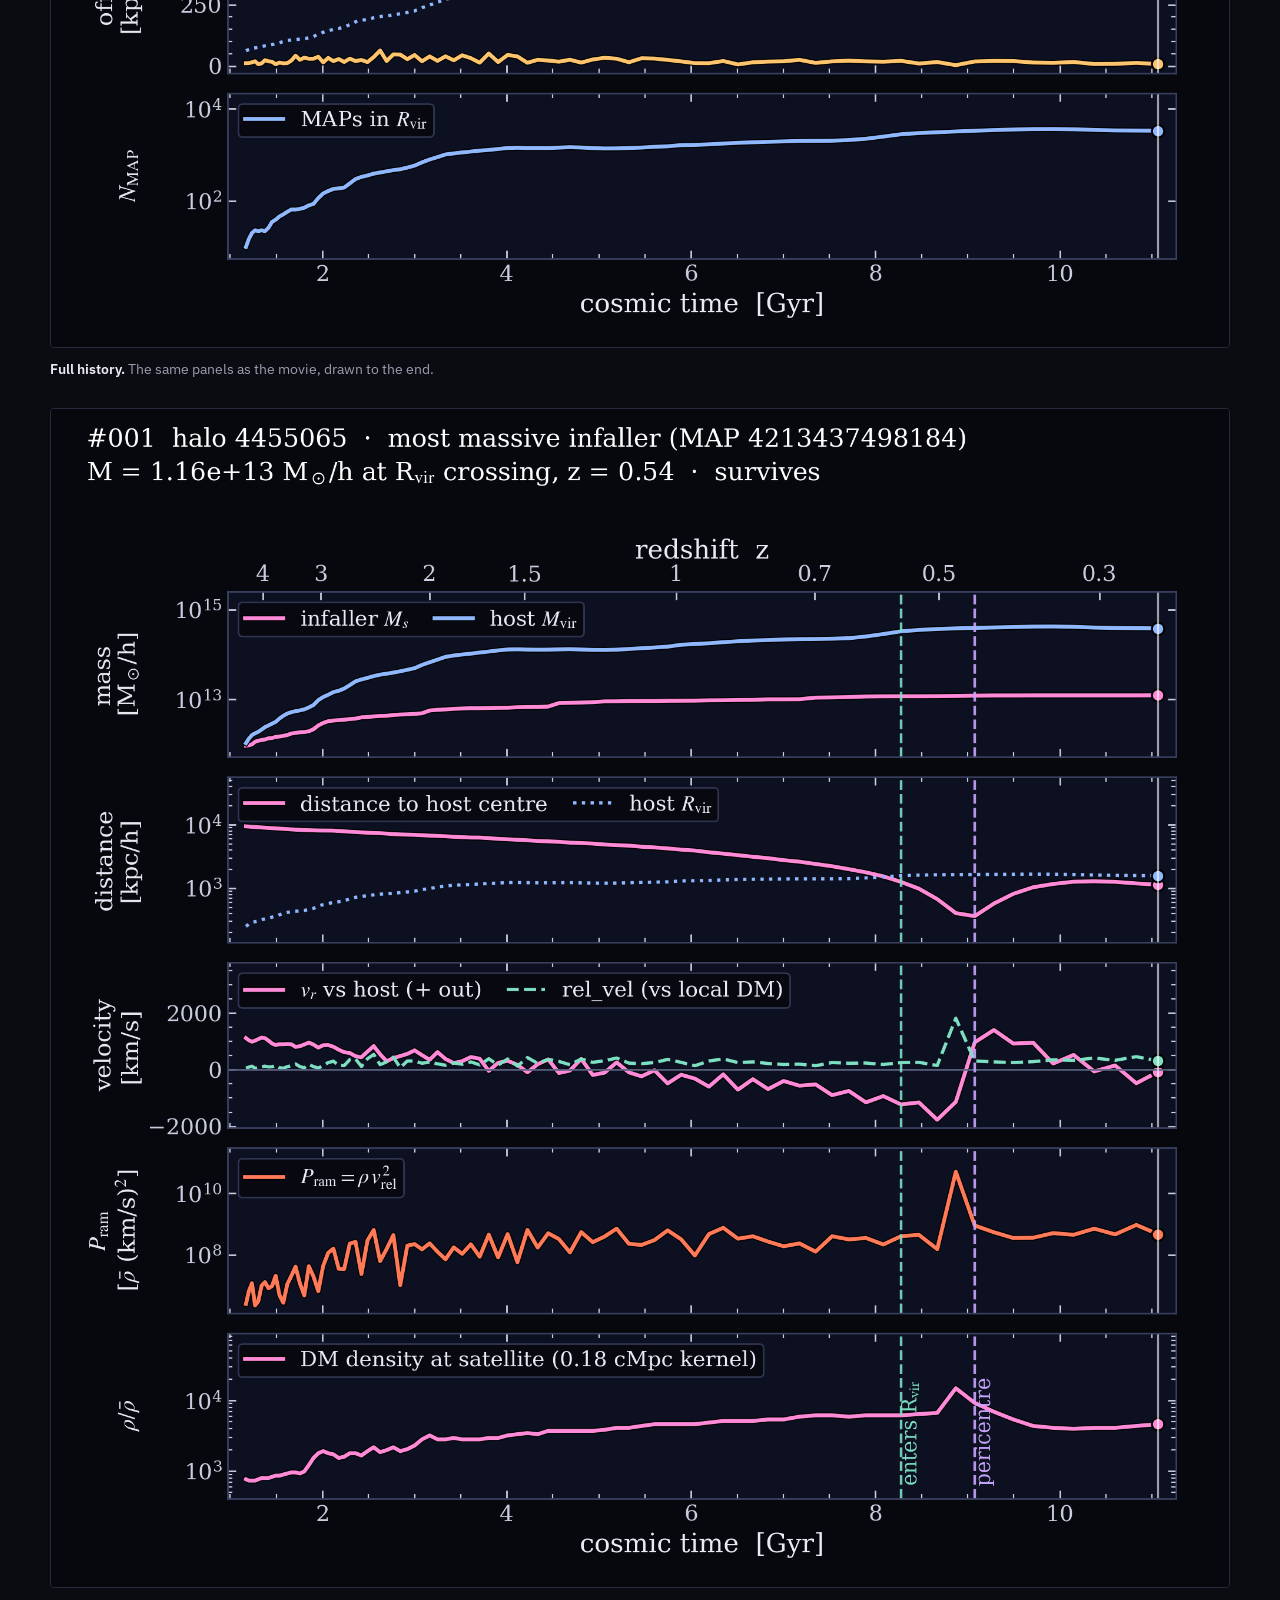
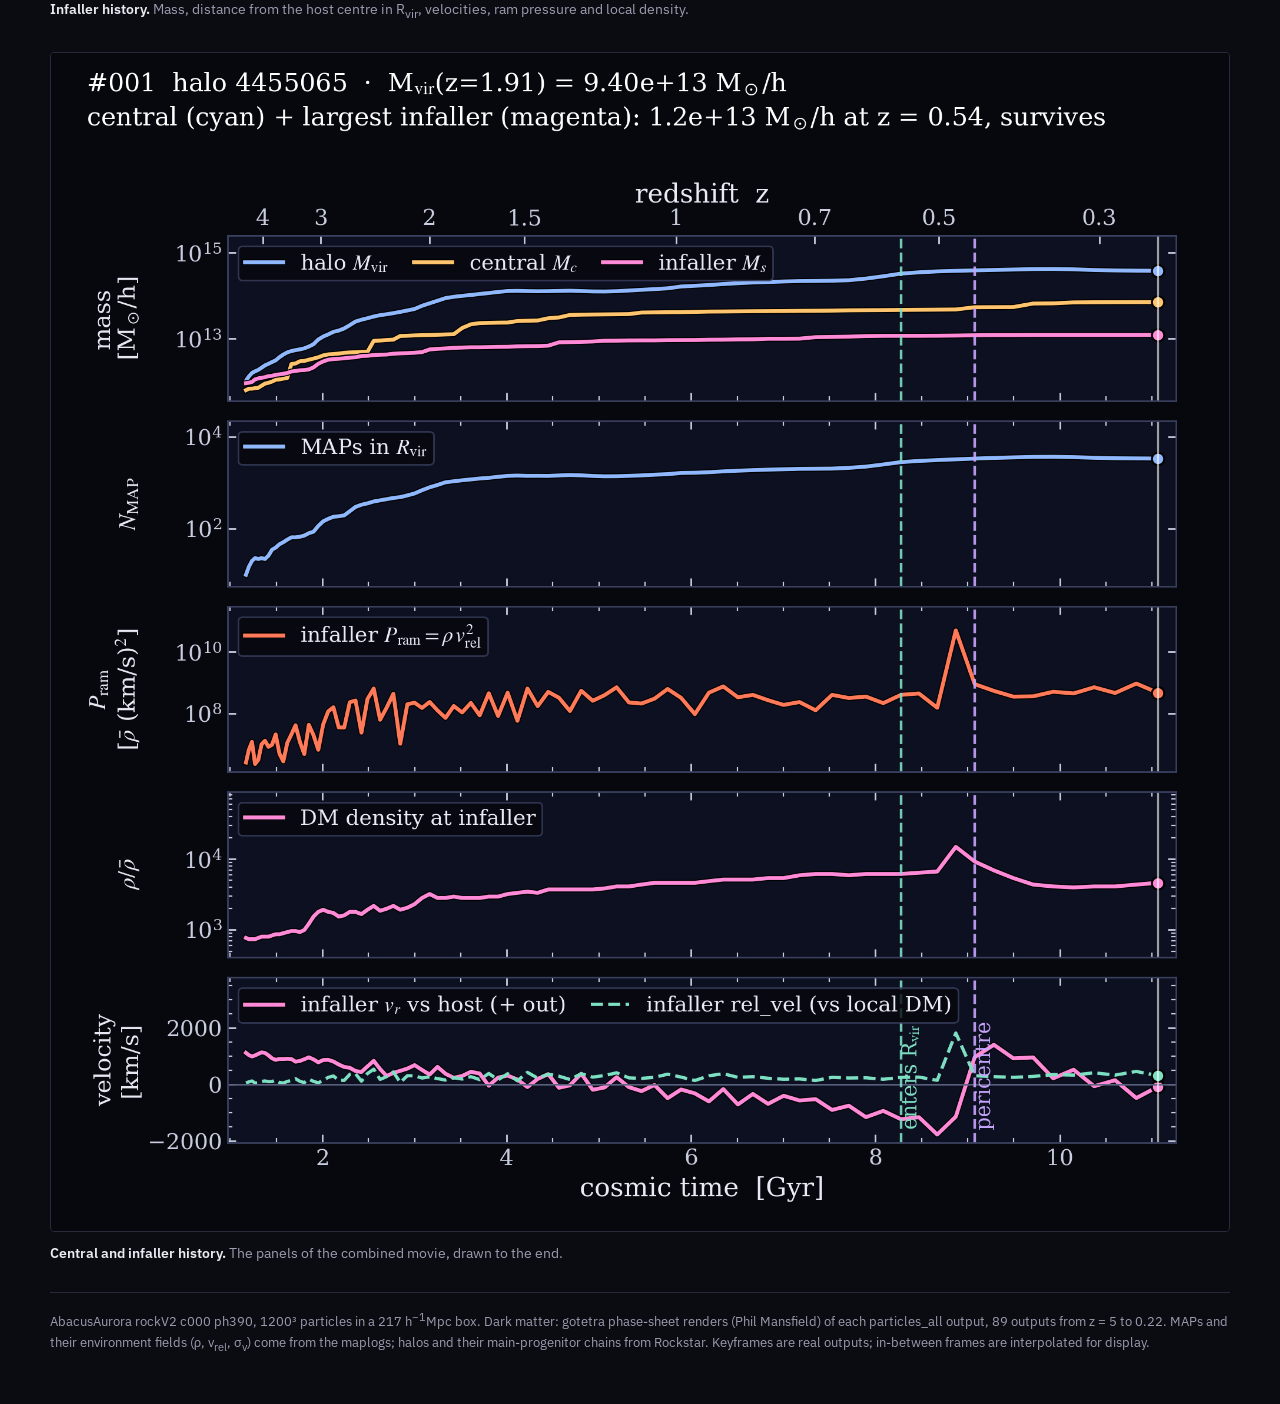
==== commit 5cfdca15: "r001_h4455065: link to the Full HD movies from the top of the page" ====
--- a/halos/r001_h4455065.html
+++ b/halos/r001_h4455065.html
@@ -16,6 +16,7 @@
 <nav class="top"><a href="../index.html">&larr; All halos</a><span><a href="r002_h379500.html">next &rsaquo;</a></span></nav>
 <header><div class="eyebrow">Rank #001 at z = 1.91 &middot; AbacusAurora rockV2 c000 ph390</div><h1>Halo 4455065</h1><p class="lede">At z = 1.91 this is the most massive host in the box, with M<sub>vir</sub> = 9.40&thinsp;&times;&thinsp;10<sup>13</sup> M<sub>&#9737;</sub>/h and R<sub>vir</sub> = 1113 kpc/h, holding 1,075 MAPs. It grows 366&times; between z = 5 and 0.22 and reaches half its final mass by z = 0.85. Its largest growth spurt since z = 2 is &times;1.51 in 0.25 Gyr (z = 2.13 &rarr; 1.96). The 15 &times; 15 &times; 5 h<sup>&minus;1</sup>Mpc slab around it is 3.2&times; the cosmic mean density (the #3 densest surroundings of the 6 halos here), with 12 other hosts above 10<sup>12</sup> M<sub>&#9737;</sub>/h within 5 h<sup>&minus;1</sup>Mpc. A massive group falls in at z &asymp; 0.54; its central galaxy is followed in the second movie.</p></header>
 <div class="switch"><span class="lab" id="cs-lab">Colour scheme</span><div class="seg" role="group" aria-labelledby="cs-lab"><button type="button" data-v="deepspace" data-root="../media/" data-suf="" data-how="deep-space blue dark matter, MAPs as small galaxy light profiles" aria-pressed="true">Deep space</button><button type="button" data-v="red" data-root="https://helenshao.github.io/aurora-halos-red/media/" data-suf="_red" data-how="red dark matter, MAPs as small galaxy light profiles" aria-pressed="false">Red</button><button type="button" data-v="inferno" data-root="https://helenshao.github.io/aurora-halos-inferno/media/" data-suf="_inferno" data-how="inferno dark matter, MAPs as soft glows" aria-pressed="false">Inferno</button></div><span class="how" id="cs-how">Deep-space blue dark matter, maps as small galaxy light profiles.</span></div>
+<p class="how"><a href="#hd">&darr; Full HD (1920 &times; 1080) versions of these three movies</a> &mdash; further down this page, same colour switch.</p>
 <figure><video data-path="r001_h4455065/central" src="../media/r001_h4455065/central.mp4" poster="../media/r001_h4455065/central_poster.jpg" controls muted loop playsinline preload="metadata" aria-label="Central galaxy of halo 4455065, z = 5 to 0.22"></video><figcaption><b>Central galaxy.</b> The camera circles the halo&rsquo;s main progenitor, always pointing at its centre. The cyan ring marks the central galaxy (the most massive MAP within 0.25 R<sub>vir</sub>). Panels on the right fill in as the movie plays: central and halo mass, speeds, radial velocity, the central&rsquo;s offset from the halo centre, and the number of MAPs in R<sub>vir</sub>.</figcaption></figure>
 <figure><video data-path="r001_h4455065/infaller" src="../media/r001_h4455065/infaller.mp4" poster="../media/r001_h4455065/infaller_poster.jpg" controls muted loop playsinline preload="metadata" aria-label="Most massive infalling galaxy of halo 4455065"></video><figcaption><b>Most massive infaller.</b> The heaviest MAP to cross R<sub>vir</sub>: 1.16&thinsp;&times;&thinsp;10<sup>13</sup> M<sub>&#9737;</sub>/h when it enters at z &asymp; 0.54. It reaches pericentre at 0.22 R<sub>vir</sub> (z &asymp; 0.44), where its speed relative to the local dark matter is 312 km/s and its ram pressure P<sub>ram</sub> = &rho;&thinsp;v<sub>rel</sub><sup>2</sup> peaks at 4.94&thinsp;&times;&thinsp;10<sup>10</sup> &rho;&#772;&thinsp;(km/s)<sup>2</sup>. An edge arrow points to it while it is outside the frame.</figcaption></figure>
 <figure><video data-path="r001_h4455065/central_infaller" src="../media/r001_h4455065/central_infaller.mp4" poster="../media/r001_h4455065/central_infaller_poster.jpg" controls muted loop playsinline preload="metadata" aria-label="Central galaxy and most massive infaller of halo 4455065, tracked together"></video><figcaption><b>Central and infaller together.</b> The same orbiting camera, now tracking both: the cyan ring marks the central galaxy, the magenta ring the most massive infaller (edge arrows point to either while it is out of frame). Panels: masses of the halo, the central and the infaller; the number of MAPs in R<sub>vir</sub>; and the infaller&rsquo;s ram pressure P<sub>ram</sub> = &rho;&thinsp;v<sub>rel</sub><sup>2</sup>, the local dark-matter density around it, and its velocity (radial velocity relative to the host, and speed relative to the local dark matter).</figcaption></figure>
